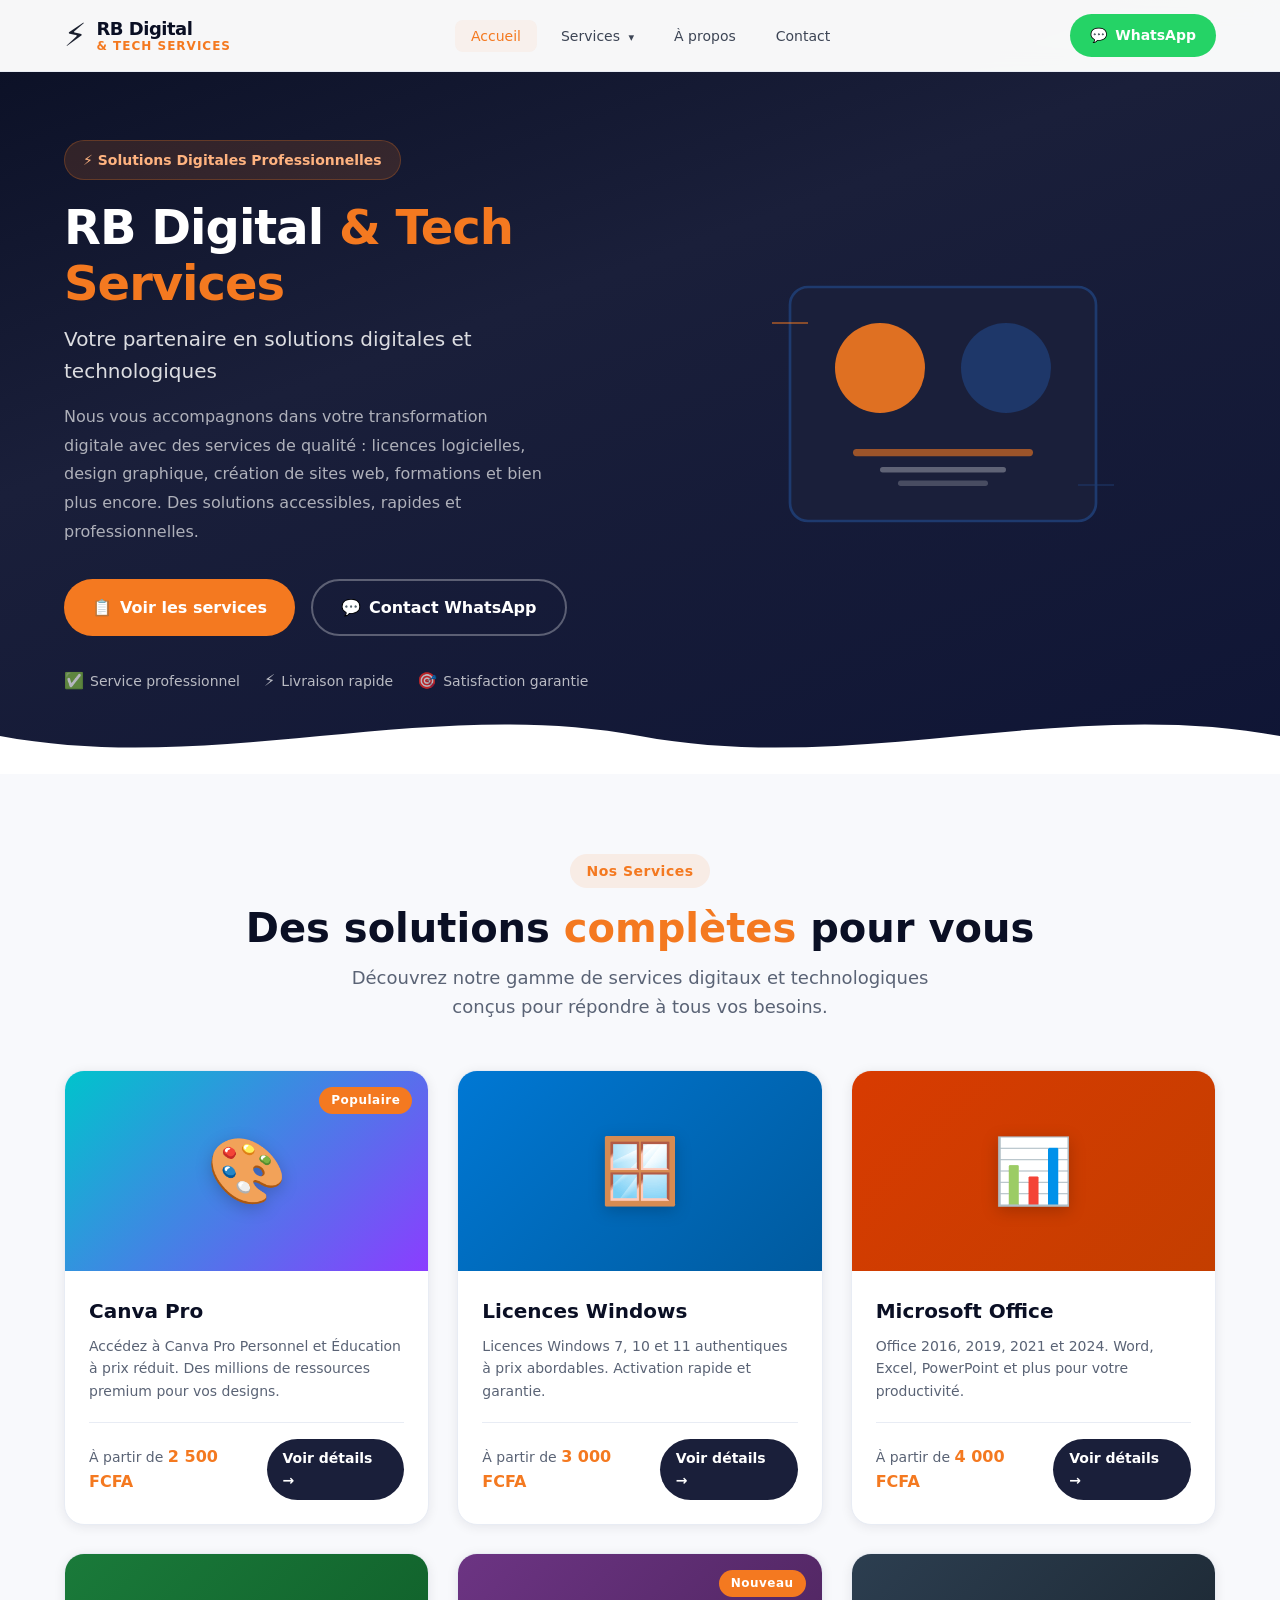
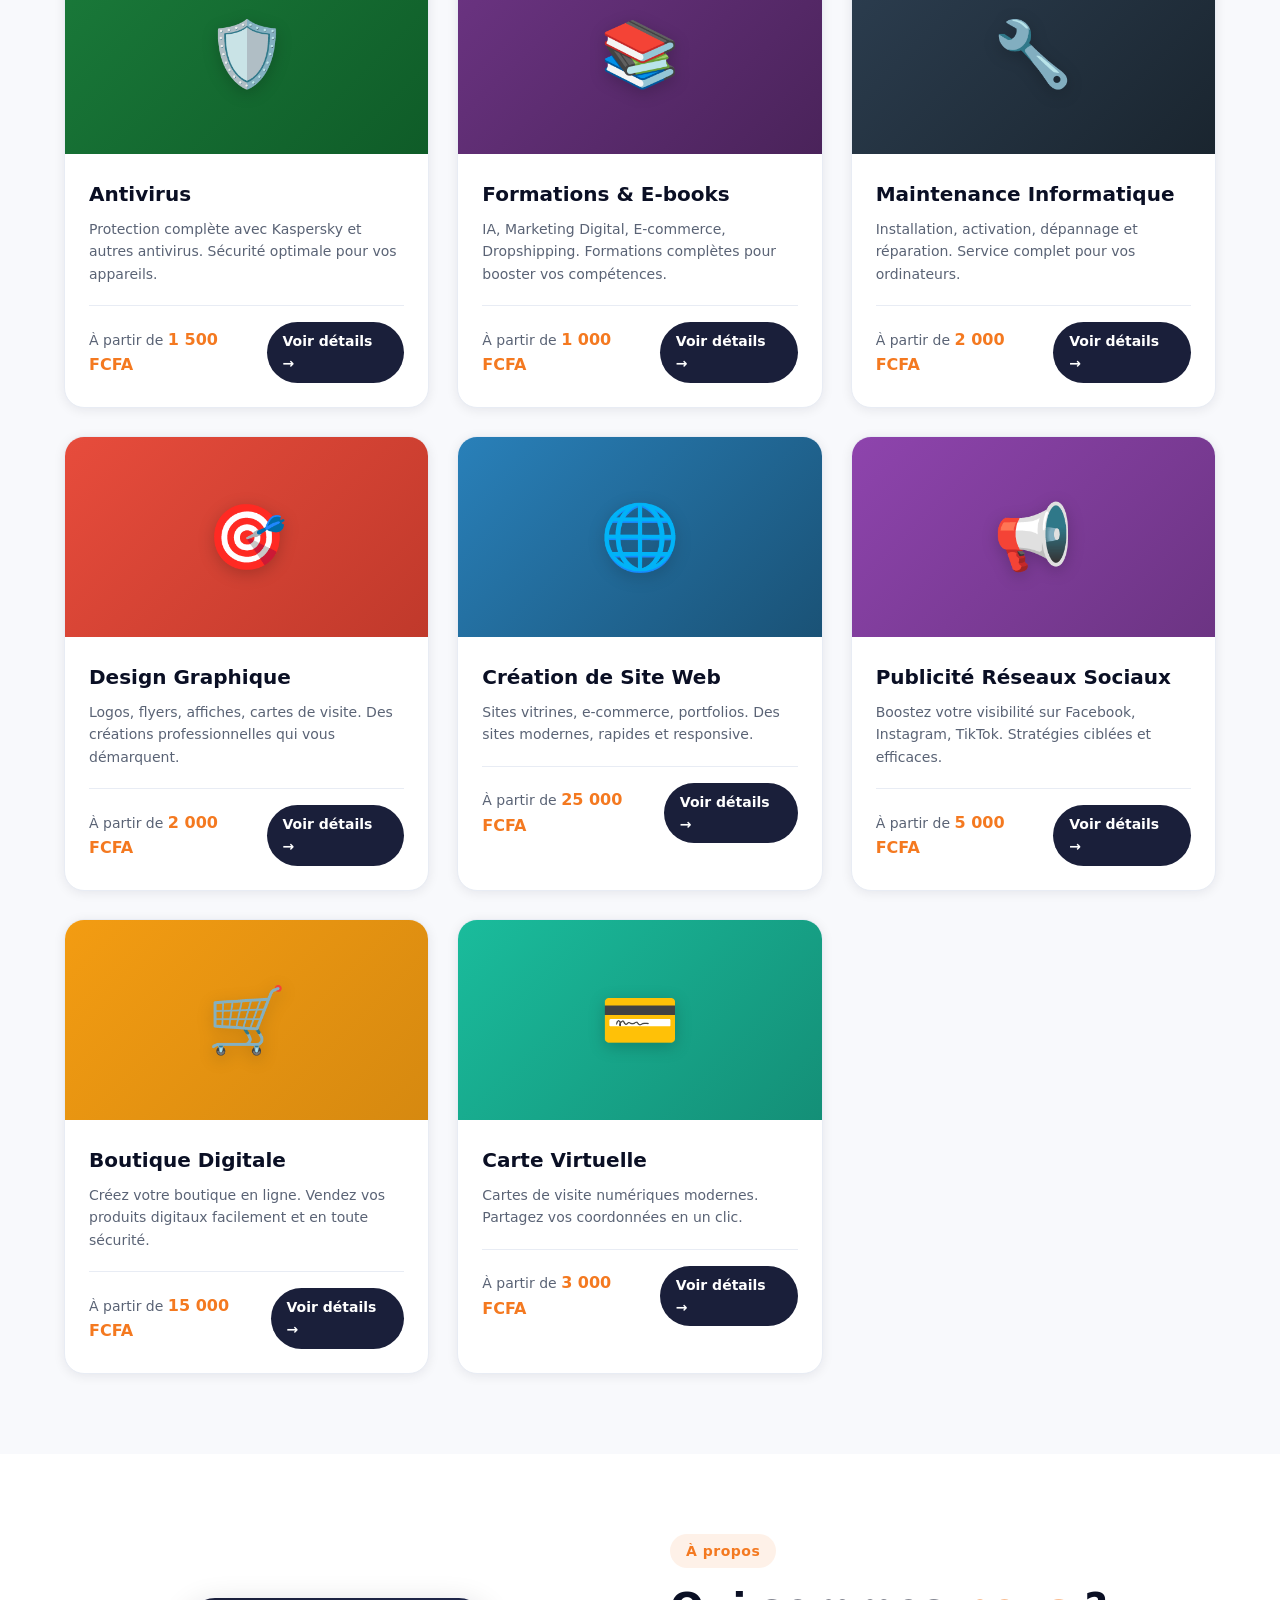
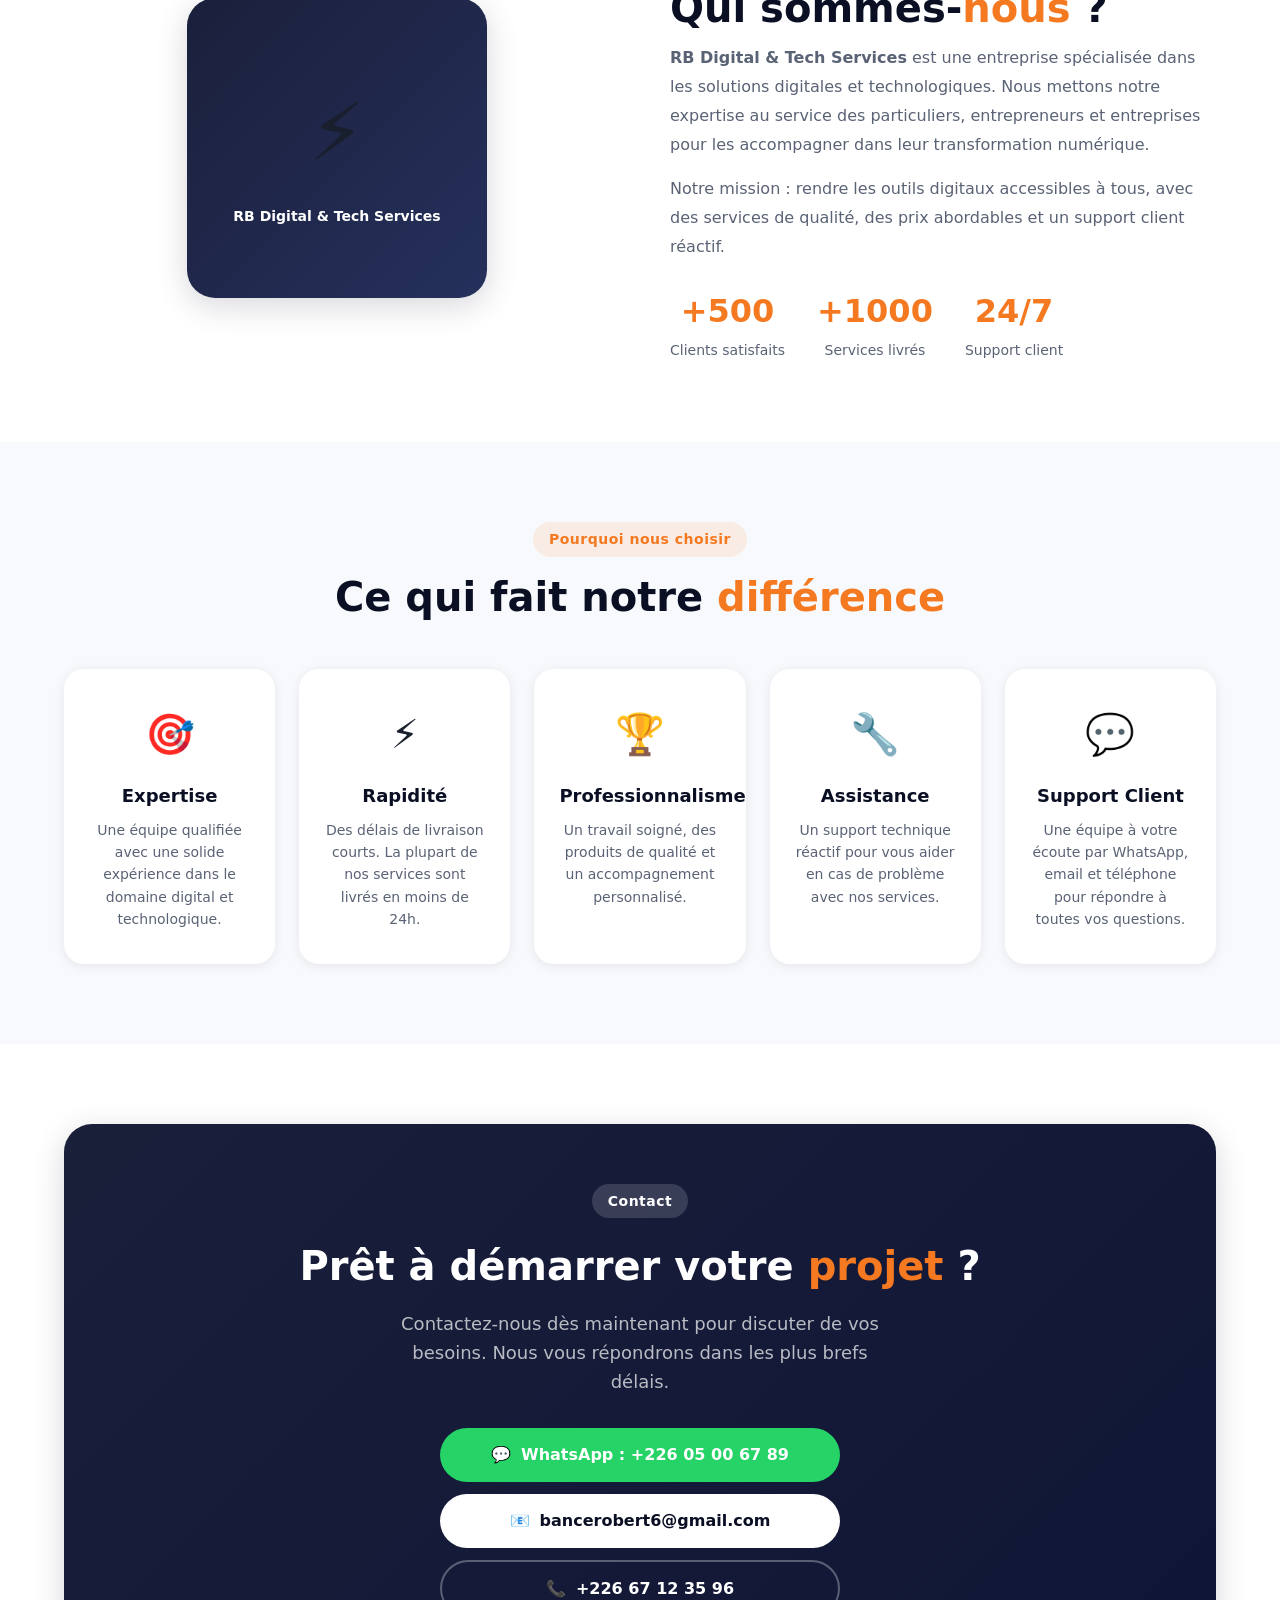
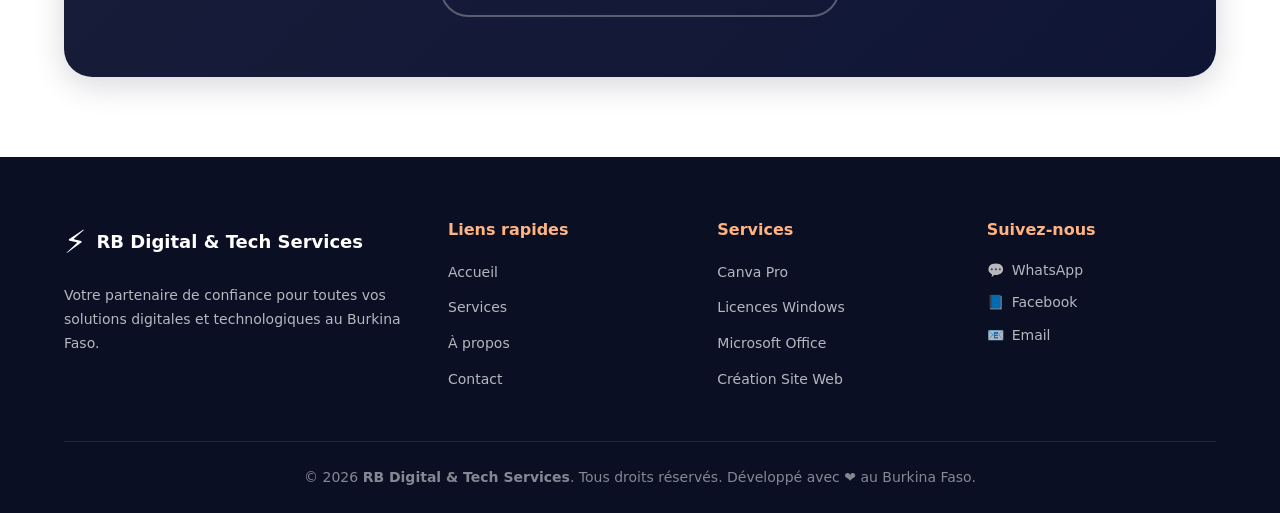
==== index.html @ f1eade80 "nnn" ====
<!DOCTYPE html>
<html lang="fr">
<head>
    <meta charset="UTF-8">
    <meta name="viewport" content="width=device-width, initial-scale=1.0">
    <meta name="description" content="RB Digital & Tech Services - Votre partenaire en solutions digitales et technologiques. Services informatiques, design, création web et plus.">
    <meta name="keywords" content="services digitaux, Canva Pro, licences Windows, Microsoft Office, antivirus, formations, maintenance informatique, design graphique, création site web, Burkina Faso">
    <meta name="author" content="RB Digital & Tech Services">
    <meta name="robots" content="index, follow">
    <link rel="canonical" href="https://rbdigitaltechservices.com/">
    <title>RB Digital & Tech Services | Solutions Digitales & Technologiques</title>
    <!-- Favicon (généré via emoji SVG) -->
    <link rel="icon" type="image/svg+xml" href="data:image/svg+xml,<svg xmlns='http://www.w3.org/2000/svg' viewBox='0 0 100 100'><text y='.9em' font-size='90'>⚡</text></svg>">
    <!-- Styles globaux -->
    <link rel="stylesheet" href="assets/css/global-style.css">
    <!-- Styles page d'accueil -->
    <link rel="stylesheet" href="assets/css/homepage-style.css">
</head>
<body>

    <!-- ==================== HEADER / NAVIGATION PRINCIPALE ==================== -->
    <header class="main-navigation-header" id="main-header">
        <div class="header-container">
            <!-- Logo -->
            <a href="index.html" class="header-logo-link" aria-label="Accueil RB Digital & Tech Services">
                <div class="header-logo-wrapper">
                    <span class="header-logo-icon">⚡</span>
                    <div class="header-logo-text">
                        <span class="header-logo-name">RB Digital</span>
                        <span class="header-logo-subtitle">& Tech Services</span>
                    </div>
                </div>
            </a>

            <!-- Menu desktop -->
            <nav class="header-desktop-nav" aria-label="Navigation principale">
                <ul class="header-nav-list">
                    <li><a href="index.html" class="nav-link active-link">Accueil</a></li>
                    <li class="nav-dropdown">
                        <a href="#services-section" class="nav-link">Services <span class="dropdown-arrow">▾</span></a>
                        <ul class="dropdown-menu">
                            <li><a href="services/canva-pro.html">Canva Pro</a></li>
                            <li><a href="services/windows-licence.html">Licences Windows</a></li>
                            <li><a href="services/office-licence.html">Microsoft Office</a></li>
                            <li><a href="services/antivirus.html">Antivirus</a></li>
                            <li><a href="services/formations-ebook.html">Formations & E-books</a></li>
                            <li><a href="services/maintenance-informatique.html">Maintenance Info</a></li>
                            <li><a href="services/design-graphique.html">Design Graphique</a></li>
                            <li><a href="services/creation-site-web.html">Création Site Web</a></li>
                            <li><a href="services/publicite-reseaux.html">Publicité Réseaux</a></li>
                            <li><a href="services/boutique-digitale.html">Boutique Digitale</a></li>
                            <li><a href="services/carte-virtuelle.html">Carte Virtuelle</a></li>
                        </ul>
                    </li>
                    <li><a href="#about-section" class="nav-link">À propos</a></li>
                    <li><a href="#contact-section" class="nav-link">Contact</a></li>
                </ul>
            </nav>

            <!-- Bouton WhatsApp header -->
            <a href="https://wa.me/22605006789?text=Bonjour%20RB%20Digital%20%26%20Tech%20Services%2C%20je%20souhaite%20avoir%20plus%20d'informations%20sur%20vos%20services." 
               class="whatsapp-header-button" target="_blank" rel="noopener noreferrer" aria-label="Contact WhatsApp">
                <span class="whatsapp-icon">💬</span>
                <span class="whatsapp-text">WhatsApp</span>
            </a>

            <!-- Bouton hamburger mobile -->
            <button class="mobile-menu-toggle" id="mobile-menu-toggle" aria-label="Menu mobile" aria-expanded="false">
                <span class="hamburger-line"></span>
                <span class="hamburger-line"></span>
                <span class="hamburger-line"></span>
            </button>
        </div>

        <!-- Menu mobile (caché par défaut) -->
        <div class="mobile-menu-overlay" id="mobile-menu-overlay">
            <div class="mobile-menu-panel">
                <button class="mobile-menu-close" id="mobile-menu-close" aria-label="Fermer le menu">✕</button>
                <nav class="mobile-nav">
                    <ul class="mobile-nav-list">
                        <li><a href="index.html" class="mobile-nav-link">🏠 Accueil</a></li>
                        <li><a href="services/canva-pro.html" class="mobile-nav-link">🎨 Canva Pro</a></li>
                        <li><a href="services/windows-licence.html" class="mobile-nav-link">🪟 Licences Windows</a></li>
                        <li><a href="services/office-licence.html" class="mobile-nav-link">📊 Microsoft Office</a></li>
                        <li><a href="services/antivirus.html" class="mobile-nav-link">🛡️ Antivirus</a></li>
                        <li><a href="services/formations-ebook.html" class="mobile-nav-link">📚 Formations & E-books</a></li>
                        <li><a href="services/maintenance-informatique.html" class="mobile-nav-link">🔧 Maintenance Info</a></li>
                        <li><a href="services/design-graphique.html" class="mobile-nav-link">🎯 Design Graphique</a></li>
                        <li><a href="services/creation-site-web.html" class="mobile-nav-link">🌐 Création Site Web</a></li>
                        <li><a href="services/publicite-reseaux.html" class="mobile-nav-link">📢 Publicité Réseaux</a></li>
                        <li><a href="services/boutique-digitale.html" class="mobile-nav-link">🛒 Boutique Digitale</a></li>
                        <li><a href="services/carte-virtuelle.html" class="mobile-nav-link">💳 Carte Virtuelle</a></li>
                    </ul>
                </nav>
                <a href="https://wa.me/22605006789?text=Bonjour%20RB%20Digital%20%26%20Tech%20Services" 
                   class="mobile-whatsapp-button" target="_blank" rel="noopener noreferrer">
                    💬 Contact WhatsApp
                </a>
            </div>
        </div>
    </header>

    <!-- ==================== MAIN ==================== -->
    <main>

        <!-- ===== SECTION HERO ===== -->
        <section class="main-hero-section" id="hero-section">
            <div class="hero-container">
                <div class="hero-content">
                    <span class="hero-badge">⚡ Solutions Digitales Professionnelles</span>
                    <h1 class="hero-main-title">
                        RB Digital <span class="hero-highlight">& Tech Services</span>
                    </h1>
                    <p class="hero-slogan">Votre partenaire en solutions digitales et technologiques</p>
                    <p class="hero-description">
                        Nous vous accompagnons dans votre transformation digitale avec des services 
                        de qualité : licences logicielles, design graphique, création de sites web, 
                        formations et bien plus encore. Des solutions accessibles, rapides et professionnelles.
                    </p>
                    <div class="hero-buttons-group">
                        <a href="#services-section" class="hero-primary-button">
                            <span>📋</span> Voir les services
                        </a>
                        <a href="https://wa.me/22605006789?text=Bonjour%20RB%20Digital%20%26%20Tech%20Services%2C%20je%20suis%20int%C3%A9ress%C3%A9%20par%20vos%20services." 
                           class="hero-whatsapp-button" target="_blank" rel="noopener noreferrer">
                            <span>💬</span> Contact WhatsApp
                        </a>
                    </div>
                    <!-- Indicateurs de confiance -->
                    <div class="hero-trust-indicators">
                        <div class="trust-item">
                            <span class="trust-icon">✅</span>
                            <span>Service professionnel</span>
                        </div>
                        <div class="trust-item">
                            <span class="trust-icon">⚡</span>
                            <span>Livraison rapide</span>
                        </div>
                        <div class="trust-item">
                            <span class="trust-icon">🎯</span>
                            <span>Satisfaction garantie</span>
                        </div>
                    </div>
                </div>
                <div class="hero-image-wrapper">
                    <div class="hero-image-container">
                        <!-- Image d'illustration professionnelle (SVG intégré) -->
                        <svg class="hero-illustration" viewBox="0 0 500 400" xmlns="http://www.w3.org/2000/svg">
                            <rect x="80" y="60" width="340" height="260" rx="20" fill="#1a1f3a" stroke="#1e3a6e" stroke-width="3"/>
                            <circle cx="180" cy="150" r="50" fill="#f47920" opacity="0.9"/>
                            <circle cx="320" cy="150" r="50" fill="#1e3a6e" opacity="0.9"/>
                            <rect x="150" y="240" width="200" height="8" rx="4" fill="#f47920" opacity="0.6"/>
                            <rect x="180" y="260" width="140" height="6" rx="3" fill="#ffffff" opacity="0.3"/>
                            <rect x="200" y="275" width="100" height="6" rx="3" fill="#ffffff" opacity="0.2"/>
                            <!-- Décor tech -->
                            <line x1="60" y1="100" x2="100" y2="100" stroke="#f47920" stroke-width="2" opacity="0.5"/>
                            <line x1="400" y1="280" x2="440" y2="280" stroke="#1e3a6e" stroke-width="2" opacity="0.5"/>
                        </svg>
                    </div>
                </div>
            </div>
            <!-- Vague décorative -->
            <div class="hero-wave-divider">
                <svg viewBox="0 0 1440 100" preserveAspectRatio="none" xmlns="http://www.w3.org/2000/svg">
                    <path d="M0,50 C240,100 480,0 720,50 C960,100 1200,0 1440,50 L1440,100 L0,100 Z" fill="#ffffff"/>
                </svg>
            </div>
        </section>

        <!-- ===== SECTION SERVICES ===== -->
        <section class="services-section" id="services-section">
            <div class="section-container">
                <div class="section-header">
                    <span class="section-badge">Nos Services</span>
                    <h2 class="section-title">Des solutions <span class="highlight-text">complètes</span> pour vous</h2>
                    <p class="section-subtitle">Découvrez notre gamme de services digitaux et technologiques conçus pour répondre à tous vos besoins.</p>
                </div>

                <div class="services-grid">
                    <!-- Carte 1 : Canva Pro -->
                    <article class="service-product-card">
                        <div class="service-card-image-wrapper">
                            <div class="service-card-image" style="background: linear-gradient(135deg, #00C4CC, #8B3DFF);">
                                <span class="service-card-emoji">🎨</span>
                            </div>
                            <span class="service-card-badge">Populaire</span>
                        </div>
                        <div class="service-card-content">
                            <h3 class="service-card-title">Canva Pro</h3>
                            <p class="service-card-description">Accédez à Canva Pro Personnel et Éducation à prix réduit. Des millions de ressources premium pour vos designs.</p>
                            <div class="service-card-footer">
                                <span class="service-price-tag">À partir de <strong>2 500 FCFA</strong></span>
                                <a href="services/canva-pro.html" class="service-detail-button">Voir détails →</a>
                            </div>
                        </div>
                    </article>

                    <!-- Carte 2 : Licences Windows -->
                    <article class="service-product-card">
                        <div class="service-card-image-wrapper">
                            <div class="service-card-image" style="background: linear-gradient(135deg, #0078D4, #005A9E);">
                                <span class="service-card-emoji">🪟</span>
                            </div>
                        </div>
                        <div class="service-card-content">
                            <h3 class="service-card-title">Licences Windows</h3>
                            <p class="service-card-description">Licences Windows 7, 10 et 11 authentiques à prix abordables. Activation rapide et garantie.</p>
                            <div class="service-card-footer">
                                <span class="service-price-tag">À partir de <strong>3 000 FCFA</strong></span>
                                <a href="services/windows-licence.html" class="service-detail-button">Voir détails →</a>
                            </div>
                        </div>
                    </article>

                    <!-- Carte 3 : Microsoft Office -->
                    <article class="service-product-card">
                        <div class="service-card-image-wrapper">
                            <div class="service-card-image" style="background: linear-gradient(135deg, #D83B01, #C43E00);">
                                <span class="service-card-emoji">📊</span>
                            </div>
                        </div>
                        <div class="service-card-content">
                            <h3 class="service-card-title">Microsoft Office</h3>
                            <p class="service-card-description">Office 2016, 2019, 2021 et 2024. Word, Excel, PowerPoint et plus pour votre productivité.</p>
                            <div class="service-card-footer">
                                <span class="service-price-tag">À partir de <strong>4 000 FCFA</strong></span>
                                <a href="services/office-licence.html" class="service-detail-button">Voir détails →</a>
                            </div>
                        </div>
                    </article>

                    <!-- Carte 4 : Antivirus -->
                    <article class="service-product-card">
                        <div class="service-card-image-wrapper">
                            <div class="service-card-image" style="background: linear-gradient(135deg, #1A7A3A, #0F5C28);">
                                <span class="service-card-emoji">🛡️</span>
                            </div>
                        </div>
                        <div class="service-card-content">
                            <h3 class="service-card-title">Antivirus</h3>
                            <p class="service-card-description">Protection complète avec Kaspersky et autres antivirus. Sécurité optimale pour vos appareils.</p>
                            <div class="service-card-footer">
                                <span class="service-price-tag">À partir de <strong>1 500 FCFA</strong></span>
                                <a href="services/antivirus.html" class="service-detail-button">Voir détails →</a>
                            </div>
                        </div>
                    </article>

                    <!-- Carte 5 : Formations & E-books -->
                    <article class="service-product-card">
                        <div class="service-card-image-wrapper">
                            <div class="service-card-image" style="background: linear-gradient(135deg, #6C3483, #4A235A);">
                                <span class="service-card-emoji">📚</span>
                            </div>
                            <span class="service-card-badge">Nouveau</span>
                        </div>
                        <div class="service-card-content">
                            <h3 class="service-card-title">Formations & E-books</h3>
                            <p class="service-card-description">IA, Marketing Digital, E-commerce, Dropshipping. Formations complètes pour booster vos compétences.</p>
                            <div class="service-card-footer">
                                <span class="service-price-tag">À partir de <strong>1 000 FCFA</strong></span>
                                <a href="services/formations-ebook.html" class="service-detail-button">Voir détails →</a>
                            </div>
                        </div>
                    </article>

                    <!-- Carte 6 : Maintenance informatique -->
                    <article class="service-product-card">
                        <div class="service-card-image-wrapper">
                            <div class="service-card-image" style="background: linear-gradient(135deg, #2C3E50, #1A252F);">
                                <span class="service-card-emoji">🔧</span>
                            </div>
                        </div>
                        <div class="service-card-content">
                            <h3 class="service-card-title">Maintenance Informatique</h3>
                            <p class="service-card-description">Installation, activation, dépannage et réparation. Service complet pour vos ordinateurs.</p>
                            <div class="service-card-footer">
                                <span class="service-price-tag">À partir de <strong>2 000 FCFA</strong></span>
                                <a href="services/maintenance-informatique.html" class="service-detail-button">Voir détails →</a>
                            </div>
                        </div>
                    </article>

                    <!-- Carte 7 : Design Graphique -->
                    <article class="service-product-card">
                        <div class="service-card-image-wrapper">
                            <div class="service-card-image" style="background: linear-gradient(135deg, #E74C3C, #C0392B);">
                                <span class="service-card-emoji">🎯</span>
                            </div>
                        </div>
                        <div class="service-card-content">
                            <h3 class="service-card-title">Design Graphique</h3>
                            <p class="service-card-description">Logos, flyers, affiches, cartes de visite. Des créations professionnelles qui vous démarquent.</p>
                            <div class="service-card-footer">
                                <span class="service-price-tag">À partir de <strong>2 000 FCFA</strong></span>
                                <a href="services/design-graphique.html" class="service-detail-button">Voir détails →</a>
                            </div>
                        </div>
                    </article>

                    <!-- Carte 8 : Création Site Web -->
                    <article class="service-product-card">
                        <div class="service-card-image-wrapper">
                            <div class="service-card-image" style="background: linear-gradient(135deg, #2980B9, #1A5276);">
                                <span class="service-card-emoji">🌐</span>
                            </div>
                        </div>
                        <div class="service-card-content">
                            <h3 class="service-card-title">Création de Site Web</h3>
                            <p class="service-card-description">Sites vitrines, e-commerce, portfolios. Des sites modernes, rapides et responsive.</p>
                            <div class="service-card-footer">
                                <span class="service-price-tag">À partir de <strong>25 000 FCFA</strong></span>
                                <a href="services/creation-site-web.html" class="service-detail-button">Voir détails →</a>
                            </div>
                        </div>
                    </article>

                    <!-- Carte 9 : Publicité Réseaux -->
                    <article class="service-product-card">
                        <div class="service-card-image-wrapper">
                            <div class="service-card-image" style="background: linear-gradient(135deg, #8E44AD, #6C3483);">
                                <span class="service-card-emoji">📢</span>
                            </div>
                        </div>
                        <div class="service-card-content">
                            <h3 class="service-card-title">Publicité Réseaux Sociaux</h3>
                            <p class="service-card-description">Boostez votre visibilité sur Facebook, Instagram, TikTok. Stratégies ciblées et efficaces.</p>
                            <div class="service-card-footer">
                                <span class="service-price-tag">À partir de <strong>5 000 FCFA</strong></span>
                                <a href="services/publicite-reseaux.html" class="service-detail-button">Voir détails →</a>
                            </div>
                        </div>
                    </article>

                    <!-- Carte 10 : Boutique Digitale -->
                    <article class="service-product-card">
                        <div class="service-card-image-wrapper">
                            <div class="service-card-image" style="background: linear-gradient(135deg, #F39C12, #D68910);">
                                <span class="service-card-emoji">🛒</span>
                            </div>
                        </div>
                        <div class="service-card-content">
                            <h3 class="service-card-title">Boutique Digitale</h3>
                            <p class="service-card-description">Créez votre boutique en ligne. Vendez vos produits digitaux facilement et en toute sécurité.</p>
                            <div class="service-card-footer">
                                <span class="service-price-tag">À partir de <strong>15 000 FCFA</strong></span>
                                <a href="services/boutique-digitale.html" class="service-detail-button">Voir détails →</a>
                            </div>
                        </div>
                    </article>

                    <!-- Carte 11 : Carte Virtuelle -->
                    <article class="service-product-card">
                        <div class="service-card-image-wrapper">
                            <div class="service-card-image" style="background: linear-gradient(135deg, #1ABC9C, #148F77);">
                                <span class="service-card-emoji">💳</span>
                            </div>
                        </div>
                        <div class="service-card-content">
                            <h3 class="service-card-title">Carte Virtuelle</h3>
                            <p class="service-card-description">Cartes de visite numériques modernes. Partagez vos coordonnées en un clic.</p>
                            <div class="service-card-footer">
                                <span class="service-price-tag">À partir de <strong>3 000 FCFA</strong></span>
                                <a href="services/carte-virtuelle.html" class="service-detail-button">Voir détails →</a>
                            </div>
                        </div>
                    </article>
                </div>
            </div>
        </section>

        <!-- ===== SECTION À PROPOS ===== -->
        <section class="about-section" id="about-section">
            <div class="section-container">
                <div class="about-grid">
                    <div class="about-image-wrapper">
                        <div class="about-image-placeholder">
                            <span class="about-large-emoji">⚡</span>
                            <span class="about-image-label">RB Digital & Tech Services</span>
                        </div>
                    </div>
                    <div class="about-content">
                        <span class="section-badge">À propos</span>
                        <h2 class="section-title">Qui sommes-<span class="highlight-text">nous</span> ?</h2>
                        <p class="about-text">
                            <strong>RB Digital & Tech Services</strong> est une entreprise spécialisée dans les solutions 
                            digitales et technologiques. Nous mettons notre expertise au service des particuliers, 
                            entrepreneurs et entreprises pour les accompagner dans leur transformation numérique.
                        </p>
                        <p class="about-text">
                            Notre mission : rendre les outils digitaux accessibles à tous, avec des services 
                            de qualité, des prix abordables et un support client réactif.
                        </p>
                        <div class="about-stats">
                            <div class="about-stat-item">
                                <span class="stat-number">+500</span>
                                <span class="stat-label">Clients satisfaits</span>
                            </div>
                            <div class="about-stat-item">
                                <span class="stat-number">+1000</span>
                                <span class="stat-label">Services livrés</span>
                            </div>
                            <div class="about-stat-item">
                                <span class="stat-number">24/7</span>
                                <span class="stat-label">Support client</span>
                            </div>
                        </div>
                    </div>
                </div>
            </div>
        </section>

        <!-- ===== SECTION POURQUOI NOUS CHOISIR ===== -->
        <section class="why-us-section" id="why-us-section">
            <div class="section-container">
                <div class="section-header">
                    <span class="section-badge">Pourquoi nous choisir</span>
                    <h2 class="section-title">Ce qui fait notre <span class="highlight-text">différence</span></h2>
                </div>
                <div class="why-us-grid">
                    <div class="why-us-card">
                        <span class="why-us-icon">🎯</span>
                        <h3 class="why-us-title">Expertise</h3>
                        <p class="why-us-description">Une équipe qualifiée avec une solide expérience dans le domaine digital et technologique.</p>
                    </div>
                    <div class="why-us-card">
                        <span class="why-us-icon">⚡</span>
                        <h3 class="why-us-title">Rapidité</h3>
                        <p class="why-us-description">Des délais de livraison courts. La plupart de nos services sont livrés en moins de 24h.</p>
                    </div>
                    <div class="why-us-card">
                        <span class="why-us-icon">🏆</span>
                        <h3 class="why-us-title">Professionnalisme</h3>
                        <p class="why-us-description">Un travail soigné, des produits de qualité et un accompagnement personnalisé.</p>
                    </div>
                    <div class="why-us-card">
                        <span class="why-us-icon">🔧</span>
                        <h3 class="why-us-title">Assistance</h3>
                        <p class="why-us-description">Un support technique réactif pour vous aider en cas de problème avec nos services.</p>
                    </div>
                    <div class="why-us-card">
                        <span class="why-us-icon">💬</span>
                        <h3 class="why-us-title">Support Client</h3>
                        <p class="why-us-description">Une équipe à votre écoute par WhatsApp, email et téléphone pour répondre à toutes vos questions.</p>
                    </div>
                </div>
            </div>
        </section>

        <!-- ===== SECTION CONTACT RAPIDE ===== -->
        <section class="quick-contact-section" id="contact-section">
            <div class="section-container">
                <div class="contact-cta-card">
                    <div class="contact-cta-content">
                        <span class="section-badge section-badge-light">Contact</span>
                        <h2 class="contact-cta-title">Prêt à démarrer votre <span class="highlight-text">projet</span> ?</h2>
                        <p class="contact-cta-text">Contactez-nous dès maintenant pour discuter de vos besoins. Nous vous répondrons dans les plus brefs délais.</p>
                        <div class="contact-cta-buttons">
                            <a href="https://wa.me/22605006789?text=Bonjour%20RB%20Digital%20%26%20Tech%20Services%2C%20je%20souhaite%20discuter%20d'un%20projet." 
                               class="contact-whatsapp-button" target="_blank" rel="noopener noreferrer">
                                <span>💬</span> WhatsApp : +226 05 00 67 89
                            </a>
                            <a href="mailto:bancerobert6@gmail.com" class="contact-email-button">
                                <span>📧</span> bancerobert6@gmail.com
                            </a>
                            <a href="tel:+22667123596" class="contact-phone-button">
                                <span>📞</span> +226 67 12 35 96
                            </a>
                        </div>
                    </div>
                </div>
            </div>
        </section>

    </main>

    <!-- ==================== FOOTER ==================== -->
    <footer class="main-footer">
        <div class="footer-container">
            <div class="footer-grid">
                <!-- Colonne 1 : Entreprise -->
                <div class="footer-column">
                    <div class="footer-logo-wrapper">
                        <span class="footer-logo-icon">⚡</span>
                        <span class="footer-logo-name">RB Digital & Tech Services</span>
                    </div>
                    <p class="footer-description">
                        Votre partenaire de confiance pour toutes vos solutions digitales et technologiques au Burkina Faso.
                    </p>
                </div>

                <!-- Colonne 2 : Liens rapides -->
                <div class="footer-column">
                    <h3 class="footer-column-title">Liens rapides</h3>
                    <ul class="footer-links-list">
                        <li><a href="index.html">Accueil</a></li>
                        <li><a href="#services-section">Services</a></li>
                        <li><a href="#about-section">À propos</a></li>
                        <li><a href="#contact-section">Contact</a></li>
                    </ul>
                </div>

                <!-- Colonne 3 : Services -->
                <div class="footer-column">
                    <h3 class="footer-column-title">Services</h3>
                    <ul class="footer-links-list">
                        <li><a href="services/canva-pro.html">Canva Pro</a></li>
                        <li><a href="services/windows-licence.html">Licences Windows</a></li>
                        <li><a href="services/office-licence.html">Microsoft Office</a></li>
                        <li><a href="services/creation-site-web.html">Création Site Web</a></li>
                    </ul>
                </div>

                <!-- Colonne 4 : Réseaux sociaux -->
                <div class="footer-column">
                    <h3 class="footer-column-title">Suivez-nous</h3>
                    <div class="footer-social-media-links">
                        <a href="https://wa.me/22605006789" class="social-link" target="_blank" rel="noopener noreferrer" aria-label="WhatsApp">
                            <span>💬</span> WhatsApp
                        </a>
                        <a href="https://facebook.com/" class="social-link" target="_blank" rel="noopener noreferrer" aria-label="Facebook">
                            <span>📘</span> Facebook
                        </a>
                        <a href="mailto:bancerobert6@gmail.com" class="social-link" aria-label="Email">
                            <span>📧</span> Email
                        </a>
                    </div>
                </div>
            </div>

            <!-- Barre copyright -->
            <div class="footer-copyright">
                <p>&copy; 2026 <strong>RB Digital & Tech Services</strong>. Tous droits réservés. Développé avec ❤️ au Burkina Faso.</p>
            </div>
        </div>
    </footer>

    <!-- ==================== SCRIPTS ==================== -->
    <script src="assets/js/main-navigation.js"></script>
    <script src="assets/js/whatsapp-buttons.js"></script>
    <script src="assets/js/animations-effects.js"></script>
</body>
</html>
---- assets/css/global-style.css ----
/* ============================================================
   GLOBAL-STYLE.CSS
   Styles globaux pour tout le site RB Digital & Tech Services
   Palette : Bleu foncé (#0A0F24 / #1A1F3A), Blanc (#FFFFFF),
            Orange (#F47920)
   ============================================================ */

/* ----- VARIABLES CSS CENTRALISÉES ----- */
:root {
    /* Palette principale */
    --color-primary: #1A1F3A;
    --color-primary-dark: #0A0F24;
    --color-primary-light: #25305C;
    --color-accent: #F47920;
    --color-accent-hover: #E06810;
    --color-accent-light: #FFB380;
    --color-white: #FFFFFF;
    --color-off-white: #F8F9FC;
    --color-light-gray: #E8ECF4;
    --color-medium-gray: #8B95A5;
    --color-dark-gray: #3D4555;
    --color-text: #1A1F2E;
    --color-text-light: #5A6375;

    /* Ombres */
    --shadow-small: 0 2px 8px rgba(10, 15, 36, 0.08);
    --shadow-medium: 0 4px 16px rgba(10, 15, 36, 0.12);
    --shadow-large: 0 8px 32px rgba(10, 15, 36, 0.16);
    --shadow-card: 0 2px 12px rgba(10, 15, 36, 0.08);
    --shadow-card-hover: 0 8px 28px rgba(10, 15, 36, 0.15);

    /* Bordures */
    --border-radius-sm: 8px;
    --border-radius-md: 12px;
    --border-radius-lg: 20px;
    --border-radius-xl: 28px;

    /* Transitions */
    --transition-fast: 0.2s ease;
    --transition-normal: 0.3s ease;
    --transition-slow: 0.5s ease;

    /* Typographie */
    --font-primary: 'Segoe UI', system-ui, -apple-system, sans-serif;
    --font-size-xs: 0.75rem;
    --font-size-sm: 0.875rem;
    --font-size-base: 1rem;
    --font-size-lg: 1.125rem;
    --font-size-xl: 1.25rem;
    --font-size-2xl: 1.5rem;
    --font-size-3xl: 2rem;
    --font-size-4xl: 2.5rem;
    --font-size-5xl: 3rem;

    /* Layout */
    --max-width: 1200px;
    --header-height: 72px;
}

/* ----- RESET & BASE ----- */
*,
*::before,
*::after {
    margin: 0;
    padding: 0;
    box-sizing: border-box;
}

html {
    scroll-behavior: smooth;
    font-size: 16px;
    -webkit-text-size-adjust: 100%;
}

body {
    font-family: var(--font-primary);
    color: var(--color-text);
    background-color: var(--color-white);
    line-height: 1.6;
    overflow-x: hidden;
    -webkit-font-smoothing: antialiased;
    -moz-osx-font-smoothing: grayscale;
}

img {
    max-width: 100%;
    height: auto;
    display: block;
}

a {
    text-decoration: none;
    color: inherit;
    transition: color var(--transition-fast);
}

ul,
ol {
    list-style: none;
}

button {
    cursor: pointer;
    border: none;
    background: none;
    font-family: inherit;
    font-size: inherit;
}

/* ----- UTILITAIRES ----- */
.section-container {
    max-width: var(--max-width);
    margin: 0 auto;
    padding: 0 24px;
}

.section-header {
    text-align: center;
    margin-bottom: 48px;
}

.section-badge {
    display: inline-block;
    background-color: rgba(244, 121, 32, 0.1);
    color: var(--color-accent);
    padding: 6px 16px;
    border-radius: 50px;
    font-size: var(--font-size-sm);
    font-weight: 600;
    letter-spacing: 0.5px;
    margin-bottom: 16px;
}

.section-title {
    font-size: var(--font-size-4xl);
    font-weight: 800;
    color: var(--color-primary-dark);
    margin-bottom: 12px;
    line-height: 1.2;
}

.section-subtitle {
    font-size: var(--font-size-lg);
    color: var(--color-text-light);
    max-width: 600px;
    margin: 0 auto;
}

.highlight-text {
    color: var(--color-accent);
    position: relative;
}

/* ----- HEADER / NAVIGATION ----- */
.main-navigation-header {
    position: fixed;
    top: 0;
    left: 0;
    right: 0;
    z-index: 1000;
    background-color: rgba(255, 255, 255, 0.97);
    backdrop-filter: blur(12px);
    -webkit-backdrop-filter: blur(12px);
    border-bottom: 1px solid var(--color-light-gray);
    height: var(--header-height);
    transition: box-shadow var(--transition-normal);
}

.main-navigation-header.header-scrolled {
    box-shadow: var(--shadow-medium);
}

.header-container {
    max-width: var(--max-width);
    margin: 0 auto;
    padding: 0 24px;
    height: 100%;
    display: flex;
    align-items: center;
    justify-content: space-between;
    gap: 24px;
}

/* Logo */
.header-logo-link {
    display: flex;
    align-items: center;
    flex-shrink: 0;
}

.header-logo-wrapper {
    display: flex;
    align-items: center;
    gap: 10px;
}

.header-logo-icon {
    font-size: 2rem;
    line-height: 1;
}

.header-logo-text {
    display: flex;
    flex-direction: column;
    line-height: 1.2;
}

.header-logo-name {
    font-weight: 800;
    font-size: var(--font-size-lg);
    color: var(--color-primary-dark);
    letter-spacing: -0.5px;
}

.header-logo-subtitle {
    font-size: var(--font-size-xs);
    color: var(--color-accent);
    font-weight: 600;
    letter-spacing: 1px;
    text-transform: uppercase;
}

/* Navigation desktop */
.header-desktop-nav {
    display: flex;
}

.header-nav-list {
    display: flex;
    align-items: center;
    gap: 8px;
}

.nav-link {
    padding: 8px 16px;
    border-radius: var(--border-radius-sm);
    font-weight: 500;
    font-size: var(--font-size-sm);
    color: var(--color-dark-gray);
    transition: all var(--transition-fast);
}

.nav-link:hover,
.nav-link.active-link {
    color: var(--color-accent);
    background-color: rgba(244, 121, 32, 0.06);
}

/* Dropdown */
.nav-dropdown {
    position: relative;
}

.dropdown-arrow {
    font-size: 0.7rem;
    margin-left: 4px;
}

.dropdown-menu {
    position: absolute;
    top: 100%;
    left: 0;
    background: var(--color-white);
    border-radius: var(--border-radius-md);
    box-shadow: var(--shadow-large);
    padding: 8px 0;
    min-width: 220px;
    opacity: 0;
    visibility: hidden;
    transform: translateY(-8px);
    transition: all var(--transition-normal);
    z-index: 100;
}

.nav-dropdown:hover .dropdown-menu {
    opacity: 1;
    visibility: visible;
    transform: translateY(0);
}

.dropdown-menu li a {
    display: block;
    padding: 10px 20px;
    font-size: var(--font-size-sm);
    color: var(--color-text);
    transition: all var(--transition-fast);
}

.dropdown-menu li a:hover {
    background-color: var(--color-off-white);
    color: var(--color-accent);
}

/* Bouton WhatsApp header */
.whatsapp-header-button {
    display: flex;
    align-items: center;
    gap: 8px;
    padding: 10px 20px;
    background-color: #25D366;
    color: var(--color-white);
    border-radius: 50px;
    font-weight: 600;
    font-size: var(--font-size-sm);
    transition: all var(--transition-normal);
    white-space: nowrap;
    flex-shrink: 0;
}

.whatsapp-header-button:hover {
    background-color: #1FB855;
    transform: translateY(-2px);
    box-shadow: 0 4px 12px rgba(37, 211, 102, 0.35);
}

/* Menu hamburger mobile */
.mobile-menu-toggle {
    display: none;
    flex-direction: column;
    gap: 6px;
    padding: 8px;
    z-index: 1001;
}

.hamburger-line {
    display: block;
    width: 26px;
    height: 2.5px;
    background-color: var(--color-primary-dark);
    border-radius: 2px;
    transition: all var(--transition-normal);
}

/* Overlay menu mobile */
.mobile-menu-overlay {
    display: none;
    position: fixed;
    top: 0;
    left: 0;
    right: 0;
    bottom: 0;
    background-color: rgba(10, 15, 36, 0.6);
    z-index: 999;
    opacity: 0;
    transition: opacity var(--transition-normal);
}

.mobile-menu-overlay.menu-active {
    display: block;
    opacity: 1;
}

.mobile-menu-panel {
    position: fixed;
    top: 0;
    right: -320px;
    width: 300px;
    max-width: 85vw;
    height: 100vh;
    background: var(--color-white);
    padding: 24px;
    overflow-y: auto;
    transition: right var(--transition-normal);
    z-index: 1000;
    box-shadow: var(--shadow-large);
}

.mobile-menu-overlay.menu-active .mobile-menu-panel {
    right: 0;
}

.mobile-menu-close {
    display: block;
    margin-left: auto;
    font-size: 1.5rem;
    color: var(--color-dark-gray);
    padding: 8px;
}

.mobile-nav-list {
    margin-top: 16px;
}

.mobile-nav-link {
    display: block;
    padding: 14px 8px;
    font-size: var(--font-size-base);
    font-weight: 500;
    color: var(--color-text);
    border-bottom: 1px solid var(--color-light-gray);
    transition: color var(--transition-fast);
}

.mobile-nav-link:hover {
    color: var(--color-accent);
}

.mobile-whatsapp-button {
    display: block;
    margin-top: 24px;
    padding: 14px;
    background-color: #25D366;
    color: var(--color-white);
    text-align: center;
    border-radius: 50px;
    font-weight: 600;
}

/* ----- FOOTER ----- */
.main-footer {
    background-color: var(--color-primary-dark);
    color: var(--color-white);
    padding: 60px 0 0;
}

.footer-container {
    max-width: var(--max-width);
    margin: 0 auto;
    padding: 0 24px;
}

.footer-grid {
    display: grid;
    grid-template-columns: 1.5fr 1fr 1fr 1fr;
    gap: 40px;
    padding-bottom: 40px;
    border-bottom: 1px solid rgba(255, 255, 255, 0.1);
}

.footer-logo-wrapper {
    display: flex;
    align-items: center;
    gap: 10px;
    margin-bottom: 16px;
}

.footer-logo-icon {
    font-size: 2rem;
}

.footer-logo-name {
    font-weight: 700;
    font-size: var(--font-size-lg);
}

.footer-description {
    color: rgba(255, 255, 255, 0.7);
    font-size: var(--font-size-sm);
    line-height: 1.7;
}

.footer-column-title {
    font-size: var(--font-size-base);
    font-weight: 700;
    margin-bottom: 16px;
    color: var(--color-accent-light);
}

.footer-links-list li {
    margin-bottom: 10px;
}

.footer-links-list a {
    color: rgba(255, 255, 255, 0.7);
    font-size: var(--font-size-sm);
    transition: color var(--transition-fast);
}

.footer-links-list a:hover {
    color: var(--color-accent);
}

.footer-social-media-links {
    display: flex;
    flex-direction: column;
    gap: 10px;
}

.social-link {
    display: flex;
    align-items: center;
    gap: 8px;
    color: rgba(255, 255, 255, 0.7);
    font-size: var(--font-size-sm);
    transition: color var(--transition-fast);
}

.social-link:hover {
    color: var(--color-accent);
}

.footer-copyright {
    text-align: center;
    padding: 24px 0;
    font-size: var(--font-size-sm);
    color: rgba(255, 255, 255, 0.5);
}

/* ----- RESPONSIVE GLOBAL ----- */
@media (max-width: 1024px) {
    .footer-grid {
        grid-template-columns: 1fr 1fr;
    }
}

@media (max-width: 768px) {
    :root {
        --header-height: 64px;
        --font-size-4xl: 2rem;
        --font-size-5xl: 2.2rem;
    }

    .header-desktop-nav {
        display: none;
    }

    .whatsapp-header-button .whatsapp-text {
        display: none;
    }

    .whatsapp-header-button {
        padding: 10px 14px;
        border-radius: 50%;
        aspect-ratio: 1;
    }

    .mobile-menu-toggle {
        display: flex;
    }

    .footer-grid {
        grid-template-columns: 1fr;
        gap: 32px;
    }

    .section-container {
        padding: 0 16px;
    }
}

@media (max-width: 480px) {
    :root {
        --font-size-4xl: 1.6rem;
        --font-size-5xl: 1.8rem;
    }
}
---- assets/css/homepage-style.css ----
/* ============================================================
   HOMEPAGE-STYLE.CSS
   Styles spécifiques à la page d'accueil
   ============================================================ */

/* ----- HERO SECTION ----- */
.main-hero-section {
    position: relative;
    background: linear-gradient(160deg, #0A0F24 0%, #1A1F3A 40%, #0F1535 100%);
    color: var(--color-white);
    padding: 140px 0 80px;
    overflow: hidden;
}

.hero-container {
    max-width: var(--max-width);
    margin: 0 auto;
    padding: 0 24px;
    display: grid;
    grid-template-columns: 1fr 1fr;
    gap: 60px;
    align-items: center;
}

.hero-content {
    animation: fadeInUp 0.8s ease forwards;
}

.hero-badge {
    display: inline-block;
    background: rgba(244, 121, 32, 0.15);
    color: var(--color-accent-light);
    padding: 8px 18px;
    border-radius: 50px;
    font-size: var(--font-size-sm);
    font-weight: 600;
    margin-bottom: 20px;
    border: 1px solid rgba(244, 121, 32, 0.25);
}

.hero-main-title {
    font-size: var(--font-size-5xl);
    font-weight: 900;
    line-height: 1.15;
    margin-bottom: 12px;
    letter-spacing: -1px;
}

.hero-highlight {
    color: var(--color-accent);
}

.hero-slogan {
    font-size: var(--font-size-xl);
    color: rgba(255, 255, 255, 0.85);
    font-weight: 500;
    margin-bottom: 16px;
}

.hero-description {
    font-size: var(--font-size-base);
    color: rgba(255, 255, 255, 0.65);
    line-height: 1.8;
    margin-bottom: 32px;
    max-width: 480px;
}

.hero-buttons-group {
    display: flex;
    gap: 16px;
    flex-wrap: wrap;
    margin-bottom: 32px;
}

.hero-primary-button,
.hero-whatsapp-button {
    display: inline-flex;
    align-items: center;
    gap: 8px;
    padding: 14px 28px;
    border-radius: 50px;
    font-weight: 600;
    font-size: var(--font-size-base);
    transition: all var(--transition-normal);
}

.hero-primary-button {
    background: var(--color-accent);
    color: var(--color-white);
}

.hero-primary-button:hover {
    background: var(--color-accent-hover);
    transform: translateY(-3px);
    box-shadow: 0 8px 24px rgba(244, 121, 32, 0.4);
}

.hero-whatsapp-button {
    background: transparent;
    color: var(--color-white);
    border: 2px solid rgba(255, 255, 255, 0.3);
}

.hero-whatsapp-button:hover {
    border-color: #25D366;
    background: rgba(37, 211, 102, 0.1);
    transform: translateY(-3px);
}

/* Indicateurs de confiance */
.hero-trust-indicators {
    display: flex;
    gap: 24px;
    flex-wrap: wrap;
}

.trust-item {
    display: flex;
    align-items: center;
    gap: 6px;
    font-size: var(--font-size-sm);
    color: rgba(255, 255, 255, 0.7);
}

.trust-icon {
    font-size: 1rem;
}

/* Image hero */
.hero-image-wrapper {
    display: flex;
    justify-content: center;
    align-items: center;
    animation: fadeInRight 0.8s ease forwards;
}

.hero-image-container {
    width: 100%;
    max-width: 450px;
}

.hero-illustration {
    width: 100%;
    height: auto;
}

/* Vague décorative */
.hero-wave-divider {
    position: absolute;
    bottom: -2px;
    left: 0;
    right: 0;
    line-height: 0;
}

.hero-wave-divider svg {
    width: 100%;
    height: 80px;
}

/* ----- SERVICES SECTION ----- */
.services-section {
    padding: 80px 0;
    background-color: var(--color-off-white);
}

.services-grid {
    display: grid;
    grid-template-columns: repeat(auto-fill, minmax(320px, 1fr));
    gap: 28px;
}

/* Cartes de service */
.service-product-card {
    background: var(--color-white);
    border-radius: var(--border-radius-lg);
    overflow: hidden;
    box-shadow: var(--shadow-card);
    transition: all var(--transition-normal);
    border: 1px solid var(--color-light-gray);
}

.service-product-card:hover {
    transform: translateY(-6px);
    box-shadow: var(--shadow-card-hover);
    border-color: transparent;
}

.service-card-image-wrapper {
    position: relative;
    height: 200px;
    overflow: hidden;
}

.service-card-image {
    width: 100%;
    height: 100%;
    display: flex;
    align-items: center;
    justify-content: center;
    transition: transform var(--transition-slow);
}

.service-product-card:hover .service-card-image {
    transform: scale(1.05);
}

.service-card-emoji {
    font-size: 4rem;
    filter: drop-shadow(0 4px 8px rgba(0, 0, 0, 0.2));
}

.service-card-badge {
    position: absolute;
    top: 16px;
    right: 16px;
    background: var(--color-accent);
    color: var(--color-white);
    padding: 4px 12px;
    border-radius: 50px;
    font-size: var(--font-size-xs);
    font-weight: 700;
    letter-spacing: 0.5px;
}

.service-card-content {
    padding: 24px;
}

.service-card-title {
    font-size: var(--font-size-xl);
    font-weight: 700;
    color: var(--color-primary-dark);
    margin-bottom: 8px;
}

.service-card-description {
    font-size: var(--font-size-sm);
    color: var(--color-text-light);
    line-height: 1.6;
    margin-bottom: 20px;
}

.service-card-footer {
    display: flex;
    align-items: center;
    justify-content: space-between;
    padding-top: 16px;
    border-top: 1px solid var(--color-light-gray);
}

.service-price-tag {
    font-size: var(--font-size-sm);
    color: var(--color-text-light);
}

.service-price-tag strong {
    color: var(--color-accent);
    font-size: var(--font-size-base);
}

.service-detail-button {
    padding: 8px 16px;
    background: var(--color-primary);
    color: var(--color-white);
    border-radius: 50px;
    font-size: var(--font-size-sm);
    font-weight: 600;
    transition: all var(--transition-fast);
}

.service-detail-button:hover {
    background: var(--color-accent);
}

/* ----- ABOUT SECTION ----- */
.about-section {
    padding: 80px 0;
    background: var(--color-white);
}

.about-grid {
    display: grid;
    grid-template-columns: 1fr 1fr;
    gap: 60px;
    align-items: center;
}

.about-image-wrapper {
    display: flex;
    justify-content: center;
}

.about-image-placeholder {
    width: 300px;
    height: 300px;
    background: linear-gradient(135deg, #1A1F3A, #25305C);
    border-radius: var(--border-radius-xl);
    display: flex;
    flex-direction: column;
    align-items: center;
    justify-content: center;
    box-shadow: var(--shadow-large);
}

.about-large-emoji {
    font-size: 5rem;
}

.about-image-label {
    color: var(--color-white);
    font-weight: 600;
    margin-top: 8px;
    font-size: var(--font-size-sm);
}

.about-text {
    font-size: var(--font-size-base);
    color: var(--color-text-light);
    line-height: 1.8;
    margin-bottom: 16px;
}

.about-stats {
    display: flex;
    gap: 32px;
    margin-top: 24px;
    flex-wrap: wrap;
}

.about-stat-item {
    text-align: center;
}

.stat-number {
    display: block;
    font-size: var(--font-size-3xl);
    font-weight: 800;
    color: var(--color-accent);
}

.stat-label {
    font-size: var(--font-size-sm);
    color: var(--color-text-light);
}

/* ----- WHY US SECTION ----- */
.why-us-section {
    padding: 80px 0;
    background: var(--color-off-white);
}

.why-us-grid {
    display: grid;
    grid-template-columns: repeat(auto-fill, minmax(200px, 1fr));
    gap: 24px;
}

.why-us-card {
    background: var(--color-white);
    padding: 32px 24px;
    border-radius: var(--border-radius-lg);
    text-align: center;
    box-shadow: var(--shadow-card);
    transition: all var(--transition-normal);
    border: 1px solid transparent;
}

.why-us-card:hover {
    transform: translateY(-4px);
    box-shadow: var(--shadow-card-hover);
    border-color: var(--color-accent);
}

.why-us-icon {
    font-size: 2.5rem;
    display: block;
    margin-bottom: 16px;
}

.why-us-title {
    font-size: var(--font-size-lg);
    font-weight: 700;
    margin-bottom: 8px;
    color: var(--color-primary-dark);
}

.why-us-description {
    font-size: var(--font-size-sm);
    color: var(--color-text-light);
    line-height: 1.6;
}

/* ----- CONTACT CTA SECTION ----- */
.quick-contact-section {
    padding: 80px 0;
}

.contact-cta-card {
    background: linear-gradient(135deg, #1A1F3A, #0F1535);
    border-radius: var(--border-radius-xl);
    padding: 60px 40px;
    text-align: center;
    box-shadow: var(--shadow-large);
}

.section-badge-light {
    background: rgba(255, 255, 255, 0.15);
    color: var(--color-white);
}

.contact-cta-title {
    font-size: var(--font-size-4xl);
    font-weight: 800;
    color: var(--color-white);
    margin-bottom: 12px;
}

.contact-cta-text {
    color: rgba(255, 255, 255, 0.7);
    font-size: var(--font-size-lg);
    margin-bottom: 32px;
    max-width: 500px;
    margin-left: auto;
    margin-right: auto;
}

.contact-cta-buttons {
    display: flex;
    flex-direction: column;
    align-items: center;
    gap: 12px;
    max-width: 400px;
    margin: 0 auto;
}

.contact-whatsapp-button,
.contact-email-button,
.contact-phone-button {
    display: flex;
    align-items: center;
    gap: 10px;
    padding: 14px 24px;
    border-radius: 50px;
    font-weight: 600;
    width: 100%;
    justify-content: center;
    transition: all var(--transition-normal);
}

.contact-whatsapp-button {
    background: #25D366;
    color: var(--color-white);
}

.contact-whatsapp-button:hover {
    background: #1FB855;
    transform: scale(1.03);
}

.contact-email-button {
    background: var(--color-white);
    color: var(--color-primary-dark);
}

.contact-email-button:hover {
    transform: scale(1.03);
}

.contact-phone-button {
    background: transparent;
    color: var(--color-white);
    border: 2px solid rgba(255, 255, 255, 0.3);
}

.contact-phone-button:hover {
    border-color: var(--color-accent);
    transform: scale(1.03);
}

/* ----- KEYFRAMES ----- */
@keyframes fadeInUp {
    from {
        opacity: 0;
        transform: translateY(30px);
    }
    to {
        opacity: 1;
        transform: translateY(0);
    }
}

@keyframes fadeInRight {
    from {
        opacity: 0;
        transform: translateX(30px);
    }
    to {
        opacity: 1;
        transform: translateX(0);
    }
}

/* ----- RESPONSIVE HOMEPAGE ----- */
@media (max-width: 1024px) {
    .hero-container {
        grid-template-columns: 1fr;
        text-align: center;
    }

    .hero-description {
        max-width: 100%;
        margin-left: auto;
        margin-right: auto;
    }

    .hero-buttons-group {
        justify-content: center;
    }

    .hero-trust-indicators {
        justify-content: center;
    }

    .hero-image-wrapper {
        order: -1;
    }

    .hero-image-container {
        max-width: 300px;
    }

    .about-grid {
        grid-template-columns: 1fr;
        text-align: center;
    }

    .about-stats {
        justify-content: center;
    }

    .about-image-placeholder {
        width: 200px;
        height: 200px;
    }

    .about-large-emoji {
        font-size: 3.5rem;
    }
}

@media (max-width: 768px) {
    .main-hero-section {
        padding: 120px 0 60px;
    }

    .services-grid {
        grid-template-columns: 1fr;
        max-width: 450px;
        margin: 0 auto;
    }

    .why-us-grid {
        grid-template-columns: 1fr 1fr;
    }

    .contact-cta-card {
        padding: 40px 20px;
    }
}

@media (max-width: 480px) {
    .why-us-grid {
        grid-template-columns: 1fr;
    }

    .hero-buttons-group {
        flex-direction: column;
    }

    .hero-primary-button,
    .hero-whatsapp-button {
        justify-content: center;
    }

    .about-stats {
        flex-direction: column;
        gap: 16px;
    }
}
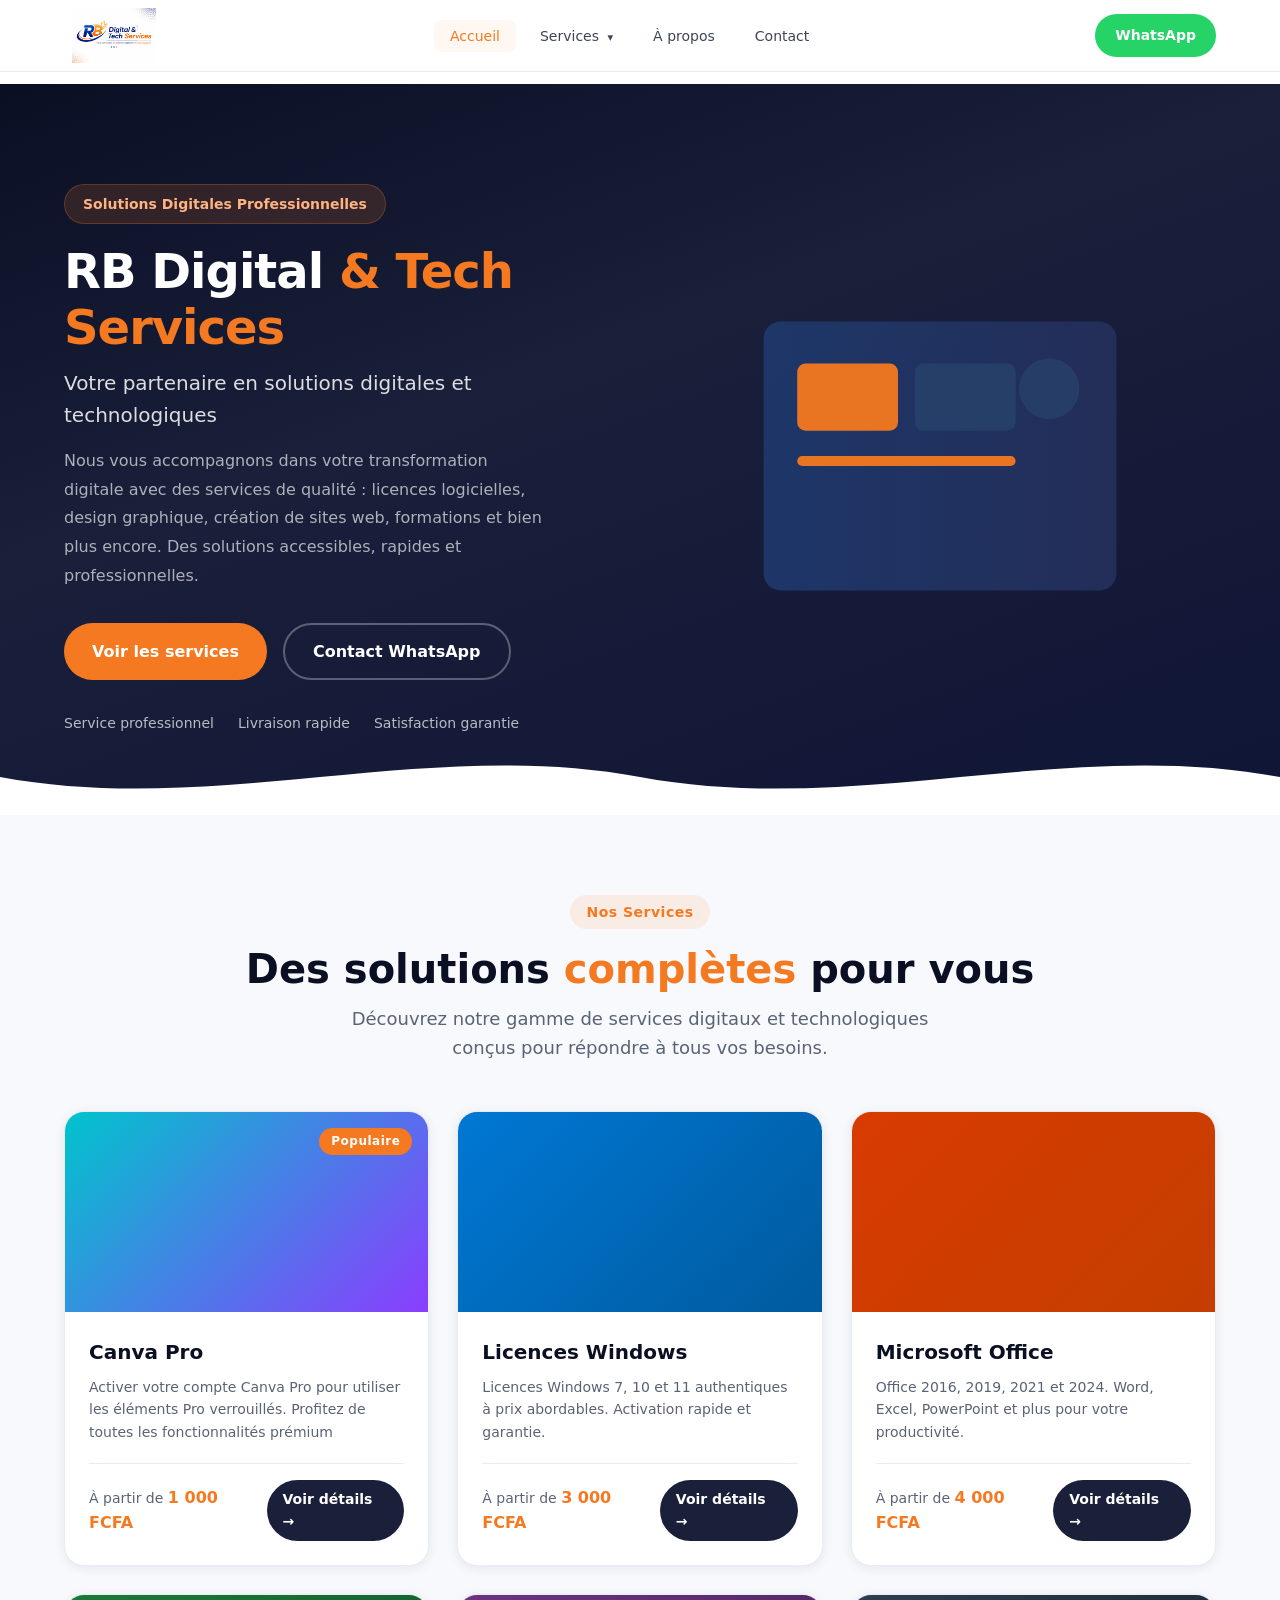
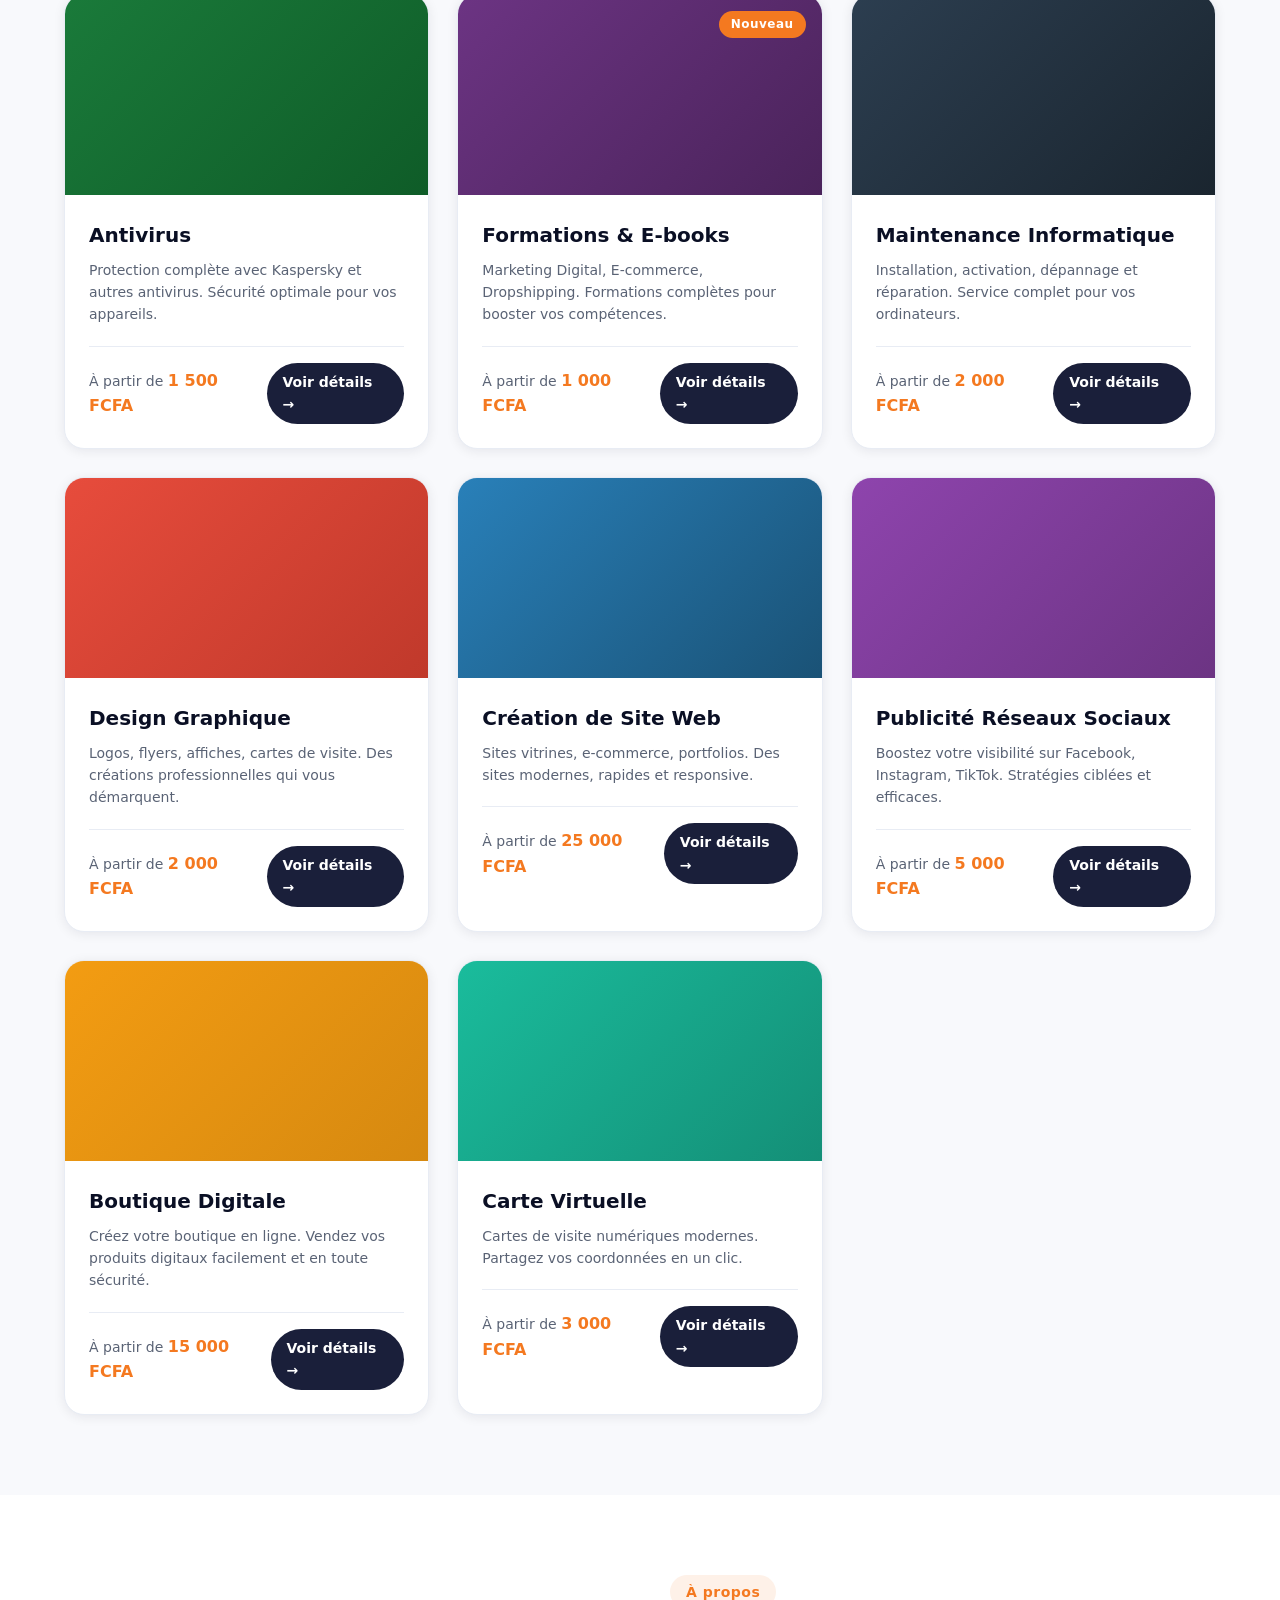
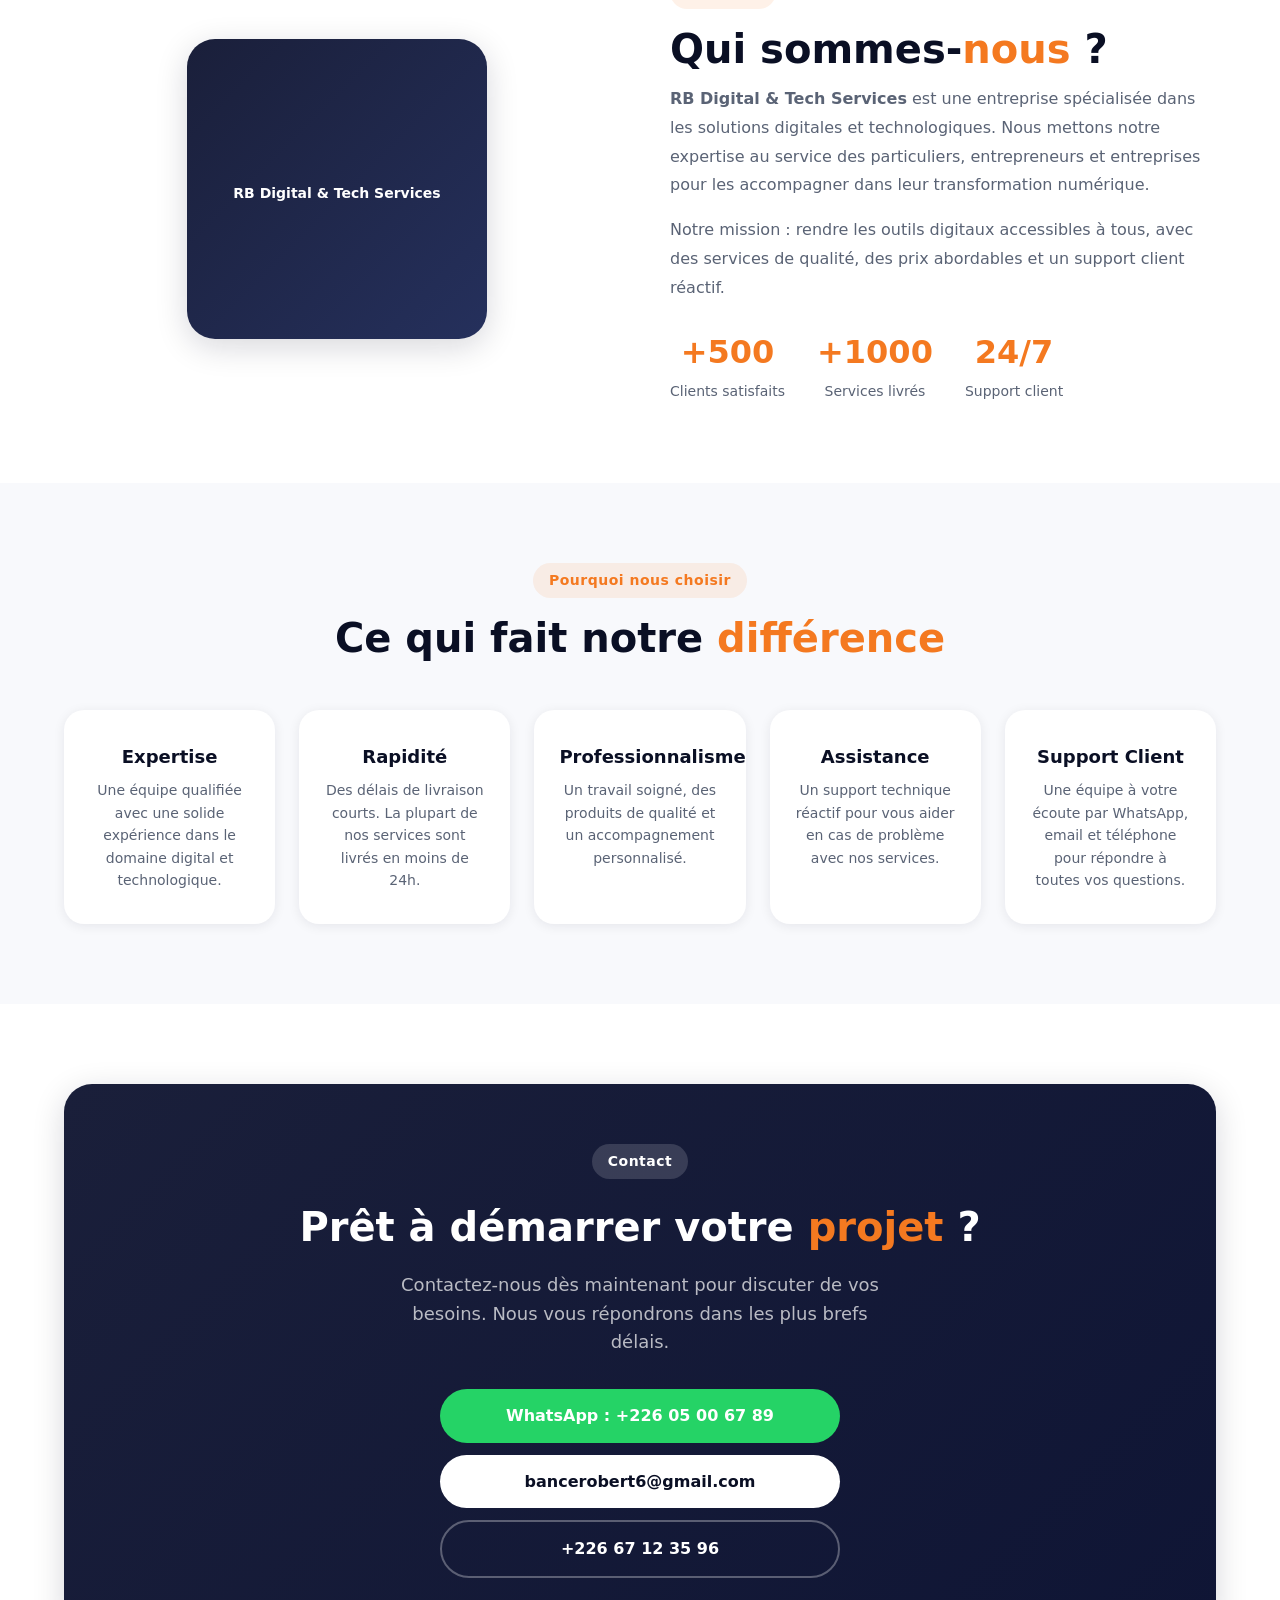
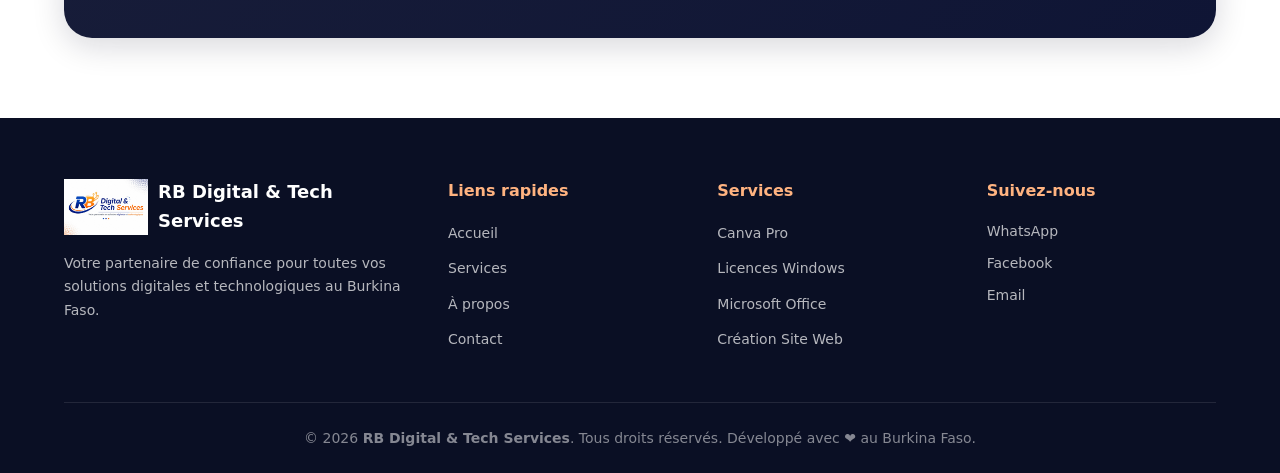
==== commit c0a48146: "Supprsseion des signes et emojis IA et personnalisation de Canva pro" ====
--- a/index.html
+++ b/index.html
@@ -9,8 +9,8 @@
     <meta name="robots" content="index, follow">
     <link rel="canonical" href="https://rbdigitaltechservices.com/">
     <title>RB Digital & Tech Services | Solutions Digitales & Technologiques</title>
-    <!-- Favicon (généré via emoji SVG) -->
-    <link rel="icon" type="image/svg+xml" href="data:image/svg+xml,<svg xmlns='http://www.w3.org/2000/svg' viewBox='0 0 100 100'><text y='.9em' font-size='90'>⚡</text></svg>">
+    <!-- Favicon -->
+    <link rel="icon" href="assets/images/logo.jpeg">
     <!-- Styles globaux -->
     <link rel="stylesheet" href="assets/css/global-style.css">
     <!-- Styles page d'accueil -->
@@ -21,15 +21,9 @@
     <!-- ==================== HEADER / NAVIGATION PRINCIPALE ==================== -->
     <header class="main-navigation-header" id="main-header">
         <div class="header-container">
-            <!-- Logo -->
+            <!-- Logo (image) -->
             <a href="index.html" class="header-logo-link" aria-label="Accueil RB Digital & Tech Services">
-                <div class="header-logo-wrapper">
-                    <span class="header-logo-icon">⚡</span>
-                    <div class="header-logo-text">
-                        <span class="header-logo-name">RB Digital</span>
-                        <span class="header-logo-subtitle">& Tech Services</span>
-                    </div>
-                </div>
+                <img src="assets/images/logo.jpeg" alt="RB Digital & Tech Services" class="header-logo-img" width="160" height="48" loading="eager">
             </a>
 
             <!-- Menu desktop -->
@@ -39,17 +33,17 @@
                     <li class="nav-dropdown">
                         <a href="#services-section" class="nav-link">Services <span class="dropdown-arrow">▾</span></a>
                         <ul class="dropdown-menu">
-                            <li><a href="services/canva-pro.html">Canva Pro</a></li>
-                            <li><a href="services/windows-licence.html">Licences Windows</a></li>
-                            <li><a href="services/office-licence.html">Microsoft Office</a></li>
-                            <li><a href="services/antivirus.html">Antivirus</a></li>
+                            <li><a href="services/canva-pro.html">Activation Canva Pro</a></li>
+                            <li><a href="services/windows-licence.html">Licences Windows 10 & 11</a></li>
+                            <li><a href="services/office-licence.html">Licences Microsoft Office</a></li>
+                            <li><a href="services/antivirus.html">Licences Antivirus</a></li>
                             <li><a href="services/formations-ebook.html">Formations & E-books</a></li>
-                            <li><a href="services/maintenance-informatique.html">Maintenance Info</a></li>
+                            <li><a href="services/maintenance-informatique.html">Maintenance Informatique</a></li>
                             <li><a href="services/design-graphique.html">Design Graphique</a></li>
                             <li><a href="services/creation-site-web.html">Création Site Web</a></li>
                             <li><a href="services/publicite-reseaux.html">Publicité Réseaux</a></li>
-                            <li><a href="services/boutique-digitale.html">Boutique Digitale</a></li>
-                            <li><a href="services/carte-virtuelle.html">Carte Virtuelle</a></li>
+                            <li><a href="services/boutique-digitale.html">Création Boutique en Ligne</a></li>
+                            <li><a href="services/carte-virtuelle.html">Création Carte Virtuelle</a></li>
                         </ul>
                     </li>
                     <li><a href="#about-section" class="nav-link">À propos</a></li>
@@ -60,7 +54,6 @@
             <!-- Bouton WhatsApp header -->
             <a href="https://wa.me/22605006789?text=Bonjour%20RB%20Digital%20%26%20Tech%20Services%2C%20je%20souhaite%20avoir%20plus%20d'informations%20sur%20vos%20services." 
                class="whatsapp-header-button" target="_blank" rel="noopener noreferrer" aria-label="Contact WhatsApp">
-                <span class="whatsapp-icon">💬</span>
                 <span class="whatsapp-text">WhatsApp</span>
             </a>
 
@@ -78,23 +71,23 @@
                 <button class="mobile-menu-close" id="mobile-menu-close" aria-label="Fermer le menu">✕</button>
                 <nav class="mobile-nav">
                     <ul class="mobile-nav-list">
-                        <li><a href="index.html" class="mobile-nav-link">🏠 Accueil</a></li>
-                        <li><a href="services/canva-pro.html" class="mobile-nav-link">🎨 Canva Pro</a></li>
-                        <li><a href="services/windows-licence.html" class="mobile-nav-link">🪟 Licences Windows</a></li>
-                        <li><a href="services/office-licence.html" class="mobile-nav-link">📊 Microsoft Office</a></li>
-                        <li><a href="services/antivirus.html" class="mobile-nav-link">🛡️ Antivirus</a></li>
-                        <li><a href="services/formations-ebook.html" class="mobile-nav-link">📚 Formations & E-books</a></li>
-                        <li><a href="services/maintenance-informatique.html" class="mobile-nav-link">🔧 Maintenance Info</a></li>
-                        <li><a href="services/design-graphique.html" class="mobile-nav-link">🎯 Design Graphique</a></li>
-                        <li><a href="services/creation-site-web.html" class="mobile-nav-link">🌐 Création Site Web</a></li>
-                        <li><a href="services/publicite-reseaux.html" class="mobile-nav-link">📢 Publicité Réseaux</a></li>
-                        <li><a href="services/boutique-digitale.html" class="mobile-nav-link">🛒 Boutique Digitale</a></li>
-                        <li><a href="services/carte-virtuelle.html" class="mobile-nav-link">💳 Carte Virtuelle</a></li>
+                        <li><a href="index.html" class="mobile-nav-link">Accueil</a></li>
+                        <li><a href="services/canva-pro.html" class="mobile-nav-link">Canva Pro</a></li>
+                        <li><a href="services/windows-licence.html" class="mobile-nav-link">Licences Windows</a></li>
+                        <li><a href="services/office-licence.html" class="mobile-nav-link">Microsoft Office</a></li>
+                        <li><a href="services/antivirus.html" class="mobile-nav-link">Antivirus</a></li>
+                        <li><a href="services/formations-ebook.html" class="mobile-nav-link">Formations & E-books</a></li>
+                        <li><a href="services/maintenance-informatique.html" class="mobile-nav-link">Maintenance Info</a></li>
+                        <li><a href="services/design-graphique.html" class="mobile-nav-link">Design Graphique</a></li>
+                        <li><a href="services/creation-site-web.html" class="mobile-nav-link">Création Site Web</a></li>
+                        <li><a href="services/publicite-reseaux.html" class="mobile-nav-link">Publicité Réseaux</a></li>
+                        <li><a href="services/boutique-digitale.html" class="mobile-nav-link">Boutique Digitale</a></li>
+                        <li><a href="services/carte-virtuelle.html" class="mobile-nav-link">Carte Virtuelle</a></li>
                     </ul>
                 </nav>
                 <a href="https://wa.me/22605006789?text=Bonjour%20RB%20Digital%20%26%20Tech%20Services" 
                    class="mobile-whatsapp-button" target="_blank" rel="noopener noreferrer">
-                    💬 Contact WhatsApp
+                    Contact WhatsApp
                 </a>
             </div>
         </div>
@@ -107,7 +100,7 @@
         <section class="main-hero-section" id="hero-section">
             <div class="hero-container">
                 <div class="hero-content">
-                    <span class="hero-badge">⚡ Solutions Digitales Professionnelles</span>
+                    <span class="hero-badge">Solutions Digitales Professionnelles</span>
                     <h1 class="hero-main-title">
                         RB Digital <span class="hero-highlight">& Tech Services</span>
                     </h1>
@@ -119,42 +112,43 @@
                     </p>
                     <div class="hero-buttons-group">
                         <a href="#services-section" class="hero-primary-button">
-                            <span>📋</span> Voir les services
+                            Voir les services
                         </a>
                         <a href="https://wa.me/22605006789?text=Bonjour%20RB%20Digital%20%26%20Tech%20Services%2C%20je%20suis%20int%C3%A9ress%C3%A9%20par%20vos%20services." 
                            class="hero-whatsapp-button" target="_blank" rel="noopener noreferrer">
-                            <span>💬</span> Contact WhatsApp
+                            Contact WhatsApp
                         </a>
                     </div>
                     <!-- Indicateurs de confiance -->
                     <div class="hero-trust-indicators">
                         <div class="trust-item">
-                            <span class="trust-icon">✅</span>
                             <span>Service professionnel</span>
                         </div>
                         <div class="trust-item">
-                            <span class="trust-icon">⚡</span>
                             <span>Livraison rapide</span>
                         </div>
                         <div class="trust-item">
-                            <span class="trust-icon">🎯</span>
                             <span>Satisfaction garantie</span>
                         </div>
                     </div>
                 </div>
                 <div class="hero-image-wrapper">
                     <div class="hero-image-container">
-                        <!-- Image d'illustration professionnelle (SVG intégré) -->
-                        <svg class="hero-illustration" viewBox="0 0 500 400" xmlns="http://www.w3.org/2000/svg">
-                            <rect x="80" y="60" width="340" height="260" rx="20" fill="#1a1f3a" stroke="#1e3a6e" stroke-width="3"/>
-                            <circle cx="180" cy="150" r="50" fill="#f47920" opacity="0.9"/>
-                            <circle cx="320" cy="150" r="50" fill="#1e3a6e" opacity="0.9"/>
-                            <rect x="150" y="240" width="200" height="8" rx="4" fill="#f47920" opacity="0.6"/>
-                            <rect x="180" y="260" width="140" height="6" rx="3" fill="#ffffff" opacity="0.3"/>
-                            <rect x="200" y="275" width="100" height="6" rx="3" fill="#ffffff" opacity="0.2"/>
-                            <!-- Décor tech -->
-                            <line x1="60" y1="100" x2="100" y2="100" stroke="#f47920" stroke-width="2" opacity="0.5"/>
-                            <line x1="400" y1="280" x2="440" y2="280" stroke="#1e3a6e" stroke-width="2" opacity="0.5"/>
+                        <!-- Illustration neutre (SVG) -->
+                        <svg class="hero-illustration" viewBox="0 0 500 400" xmlns="http://www.w3.org/2000/svg" role="img" aria-hidden="true">
+                            <defs>
+                                <linearGradient id="g1" x1="0" x2="1">
+                                    <stop offset="0%" stop-color="#1e3a6e" stop-opacity="0.95" />
+                                    <stop offset="100%" stop-color="#25305C" stop-opacity="0.95" />
+                                </linearGradient>
+                            </defs>
+                            <rect x="40" y="40" width="420" height="320" rx="20" fill="url(#g1)" opacity="0.95" />
+                            <g transform="translate(80,90)" fill="#F47920" opacity="0.95">
+                                <rect x="0" y="0" width="120" height="80" rx="10" fill="#F47920" />
+                                <rect x="140" y="0" width="120" height="80" rx="10" fill="#27406a" />
+                                <rect x="0" y="110" width="260" height="12" rx="6" fill="#F47920" />
+                            </g>
+                            <circle cx="380" cy="120" r="36" fill="#27406a" opacity="0.9" />
                         </svg>
                     </div>
                 </div>
@@ -181,15 +175,15 @@
                     <article class="service-product-card">
                         <div class="service-card-image-wrapper">
                             <div class="service-card-image" style="background: linear-gradient(135deg, #00C4CC, #8B3DFF);">
-                                <span class="service-card-emoji">🎨</span>
+                                <span class="service-card-emoji" aria-hidden="true"></span>
                             </div>
                             <span class="service-card-badge">Populaire</span>
                         </div>
                         <div class="service-card-content">
                             <h3 class="service-card-title">Canva Pro</h3>
-                            <p class="service-card-description">Accédez à Canva Pro Personnel et Éducation à prix réduit. Des millions de ressources premium pour vos designs.</p>
-                            <div class="service-card-footer">
-                                <span class="service-price-tag">À partir de <strong>2 500 FCFA</strong></span>
+                            <p class="service-card-description">Activer votre compte Canva Pro pour utiliser les éléments Pro verrouillés. Profitez de toutes les fonctionnalités prémium</p>
+                            <div class="service-card-footer">
+                                <span class="service-price-tag">À partir de <strong>1 000 FCFA</strong></span>
                                 <a href="services/canva-pro.html" class="service-detail-button">Voir détails →</a>
                             </div>
                         </div>
@@ -199,7 +193,7 @@
                     <article class="service-product-card">
                         <div class="service-card-image-wrapper">
                             <div class="service-card-image" style="background: linear-gradient(135deg, #0078D4, #005A9E);">
-                                <span class="service-card-emoji">🪟</span>
+                                <span class="service-card-emoji" aria-hidden="true"></span>
                             </div>
                         </div>
                         <div class="service-card-content">
@@ -216,7 +210,7 @@
                     <article class="service-product-card">
                         <div class="service-card-image-wrapper">
                             <div class="service-card-image" style="background: linear-gradient(135deg, #D83B01, #C43E00);">
-                                <span class="service-card-emoji">📊</span>
+                                <span class="service-card-emoji" aria-hidden="true"></span>
                             </div>
                         </div>
                         <div class="service-card-content">
@@ -233,7 +227,7 @@
                     <article class="service-product-card">
                         <div class="service-card-image-wrapper">
                             <div class="service-card-image" style="background: linear-gradient(135deg, #1A7A3A, #0F5C28);">
-                                <span class="service-card-emoji">🛡️</span>
+                                <span class="service-card-emoji" aria-hidden="true"></span>
                             </div>
                         </div>
                         <div class="service-card-content">
@@ -250,13 +244,13 @@
                     <article class="service-product-card">
                         <div class="service-card-image-wrapper">
                             <div class="service-card-image" style="background: linear-gradient(135deg, #6C3483, #4A235A);">
-                                <span class="service-card-emoji">📚</span>
+                                <span class="service-card-emoji" aria-hidden="true"></span>
                             </div>
                             <span class="service-card-badge">Nouveau</span>
                         </div>
                         <div class="service-card-content">
                             <h3 class="service-card-title">Formations & E-books</h3>
-                            <p class="service-card-description">IA, Marketing Digital, E-commerce, Dropshipping. Formations complètes pour booster vos compétences.</p>
+                            <p class="service-card-description">Marketing Digital, E-commerce, Dropshipping. Formations complètes pour booster vos compétences.</p>
                             <div class="service-card-footer">
                                 <span class="service-price-tag">À partir de <strong>1 000 FCFA</strong></span>
                                 <a href="services/formations-ebook.html" class="service-detail-button">Voir détails →</a>
@@ -268,7 +262,7 @@
                     <article class="service-product-card">
                         <div class="service-card-image-wrapper">
                             <div class="service-card-image" style="background: linear-gradient(135deg, #2C3E50, #1A252F);">
-                                <span class="service-card-emoji">🔧</span>
+                                <span class="service-card-emoji" aria-hidden="true"></span>
                             </div>
                         </div>
                         <div class="service-card-content">
@@ -285,7 +279,7 @@
                     <article class="service-product-card">
                         <div class="service-card-image-wrapper">
                             <div class="service-card-image" style="background: linear-gradient(135deg, #E74C3C, #C0392B);">
-                                <span class="service-card-emoji">🎯</span>
+                                <span class="service-card-emoji" aria-hidden="true"></span>
                             </div>
                         </div>
                         <div class="service-card-content">
@@ -302,7 +296,7 @@
                     <article class="service-product-card">
                         <div class="service-card-image-wrapper">
                             <div class="service-card-image" style="background: linear-gradient(135deg, #2980B9, #1A5276);">
-                                <span class="service-card-emoji">🌐</span>
+                                <span class="service-card-emoji" aria-hidden="true"></span>
                             </div>
                         </div>
                         <div class="service-card-content">
@@ -319,7 +313,7 @@
                     <article class="service-product-card">
                         <div class="service-card-image-wrapper">
                             <div class="service-card-image" style="background: linear-gradient(135deg, #8E44AD, #6C3483);">
-                                <span class="service-card-emoji">📢</span>
+                                <span class="service-card-emoji" aria-hidden="true"></span>
                             </div>
                         </div>
                         <div class="service-card-content">
@@ -336,7 +330,7 @@
                     <article class="service-product-card">
                         <div class="service-card-image-wrapper">
                             <div class="service-card-image" style="background: linear-gradient(135deg, #F39C12, #D68910);">
-                                <span class="service-card-emoji">🛒</span>
+                                <span class="service-card-emoji" aria-hidden="true"></span>
                             </div>
                         </div>
                         <div class="service-card-content">
@@ -353,7 +347,7 @@
                     <article class="service-product-card">
                         <div class="service-card-image-wrapper">
                             <div class="service-card-image" style="background: linear-gradient(135deg, #1ABC9C, #148F77);">
-                                <span class="service-card-emoji">💳</span>
+                                <span class="service-card-emoji" aria-hidden="true"></span>
                             </div>
                         </div>
                         <div class="service-card-content">
@@ -375,7 +369,7 @@
                 <div class="about-grid">
                     <div class="about-image-wrapper">
                         <div class="about-image-placeholder">
-                            <span class="about-large-emoji">⚡</span>
+                            <span class="about-large-emoji" aria-hidden="true"></span>
                             <span class="about-image-label">RB Digital & Tech Services</span>
                         </div>
                     </div>
@@ -419,27 +413,22 @@
                 </div>
                 <div class="why-us-grid">
                     <div class="why-us-card">
-                        <span class="why-us-icon">🎯</span>
                         <h3 class="why-us-title">Expertise</h3>
                         <p class="why-us-description">Une équipe qualifiée avec une solide expérience dans le domaine digital et technologique.</p>
                     </div>
                     <div class="why-us-card">
-                        <span class="why-us-icon">⚡</span>
                         <h3 class="why-us-title">Rapidité</h3>
                         <p class="why-us-description">Des délais de livraison courts. La plupart de nos services sont livrés en moins de 24h.</p>
                     </div>
                     <div class="why-us-card">
-                        <span class="why-us-icon">🏆</span>
                         <h3 class="why-us-title">Professionnalisme</h3>
                         <p class="why-us-description">Un travail soigné, des produits de qualité et un accompagnement personnalisé.</p>
                     </div>
                     <div class="why-us-card">
-                        <span class="why-us-icon">🔧</span>
                         <h3 class="why-us-title">Assistance</h3>
                         <p class="why-us-description">Un support technique réactif pour vous aider en cas de problème avec nos services.</p>
                     </div>
                     <div class="why-us-card">
-                        <span class="why-us-icon">💬</span>
                         <h3 class="why-us-title">Support Client</h3>
                         <p class="why-us-description">Une équipe à votre écoute par WhatsApp, email et téléphone pour répondre à toutes vos questions.</p>
                     </div>
@@ -458,13 +447,13 @@
                         <div class="contact-cta-buttons">
                             <a href="https://wa.me/22605006789?text=Bonjour%20RB%20Digital%20%26%20Tech%20Services%2C%20je%20souhaite%20discuter%20d'un%20projet." 
                                class="contact-whatsapp-button" target="_blank" rel="noopener noreferrer">
-                                <span>💬</span> WhatsApp : +226 05 00 67 89
+                                WhatsApp : +226 05 00 67 89
                             </a>
                             <a href="mailto:bancerobert6@gmail.com" class="contact-email-button">
-                                <span>📧</span> bancerobert6@gmail.com
+                                bancerobert6@gmail.com
                             </a>
                             <a href="tel:+22667123596" class="contact-phone-button">
-                                <span>📞</span> +226 67 12 35 96
+                                +226 67 12 35 96
                             </a>
                         </div>
                     </div>
@@ -481,9 +470,9 @@
                 <!-- Colonne 1 : Entreprise -->
                 <div class="footer-column">
                     <div class="footer-logo-wrapper">
-                        <span class="footer-logo-icon">⚡</span>
-                        <span class="footer-logo-name">RB Digital & Tech Services</span>
-                    </div>
+                            <img src="assets/images/logo.jpeg" alt="RB Digital & Tech Services" class="footer-logo-img" width="180" height="54">
+                            <span class="footer-logo-name">RB Digital & Tech Services</span>
+                        </div>
                     <p class="footer-description">
                         Votre partenaire de confiance pour toutes vos solutions digitales et technologiques au Burkina Faso.
                     </p>
@@ -516,13 +505,13 @@
                     <h3 class="footer-column-title">Suivez-nous</h3>
                     <div class="footer-social-media-links">
                         <a href="https://wa.me/22605006789" class="social-link" target="_blank" rel="noopener noreferrer" aria-label="WhatsApp">
-                            <span>💬</span> WhatsApp
+                            WhatsApp
                         </a>
                         <a href="https://facebook.com/" class="social-link" target="_blank" rel="noopener noreferrer" aria-label="Facebook">
-                            <span>📘</span> Facebook
+                            Facebook
                         </a>
                         <a href="mailto:bancerobert6@gmail.com" class="social-link" aria-label="Email">
-                            <span>📧</span> Email
+                            Email
                         </a>
                     </div>
                 </div>
--- a/assets/css/global-style.css
+++ b/assets/css/global-style.css
@@ -181,11 +181,60 @@
     gap: 24px;
 }
 
+/* Reserve space for fixed header so page content doesn't jump under it */
+main {
+    padding-top: calc(var(--header-height) + 12px);
+}
+
 /* Logo */
 .header-logo-link {
     display: flex;
     align-items: center;
     flex-shrink: 0;
+}
+
+/* Image logo adjustments to prevent overflow */
+.header-logo-img {
+    display: block;
+    width: auto;
+    max-height: calc(var(--header-height) - 16px);
+    object-fit: contain;
+}
+
+.footer-logo-img {
+    display: block;
+    width: auto;
+    max-height: 56px;
+    object-fit: contain;
+}
+
+/* Add breathing space around logo and ensure it scales on small screens */
+.header-logo-link {
+    padding: 6px 8px;
+    border-radius: 8px;
+}
+
+/* Limit logo width so it doesn't push other header items */
+.header-logo-img {
+    max-width: 220px;
+    background: transparent;
+}
+
+@media (max-width: 1024px) {
+    .header-logo-img {
+        max-width: 180px;
+        max-height: calc(var(--header-height) - 12px);
+    }
+}
+
+@media (max-width: 768px) {
+    .header-logo-img {
+        max-width: 140px;
+        max-height: calc(var(--header-height) - 8px);
+    }
+    .header-logo-link {
+        padding: 4px 6px;
+    }
 }
 
 .header-logo-wrapper {
--- a/assets/css/homepage-style.css
+++ b/assets/css/homepage-style.css
@@ -8,7 +8,7 @@
     position: relative;
     background: linear-gradient(160deg, #0A0F24 0%, #1A1F3A 40%, #0F1535 100%);
     color: var(--color-white);
-    padding: 140px 0 80px;
+    padding: 100px 0 80px;
     overflow: hidden;
 }
 
@@ -18,7 +18,7 @@
     padding: 0 24px;
     display: grid;
     grid-template-columns: 1fr 1fr;
-    gap: 60px;
+    gap: 48px;
     align-items: center;
 }
 
@@ -136,7 +136,7 @@
 
 .hero-image-container {
     width: 100%;
-    max-width: 450px;
+    max-width: 420px;
 }
 
 .hero-illustration {
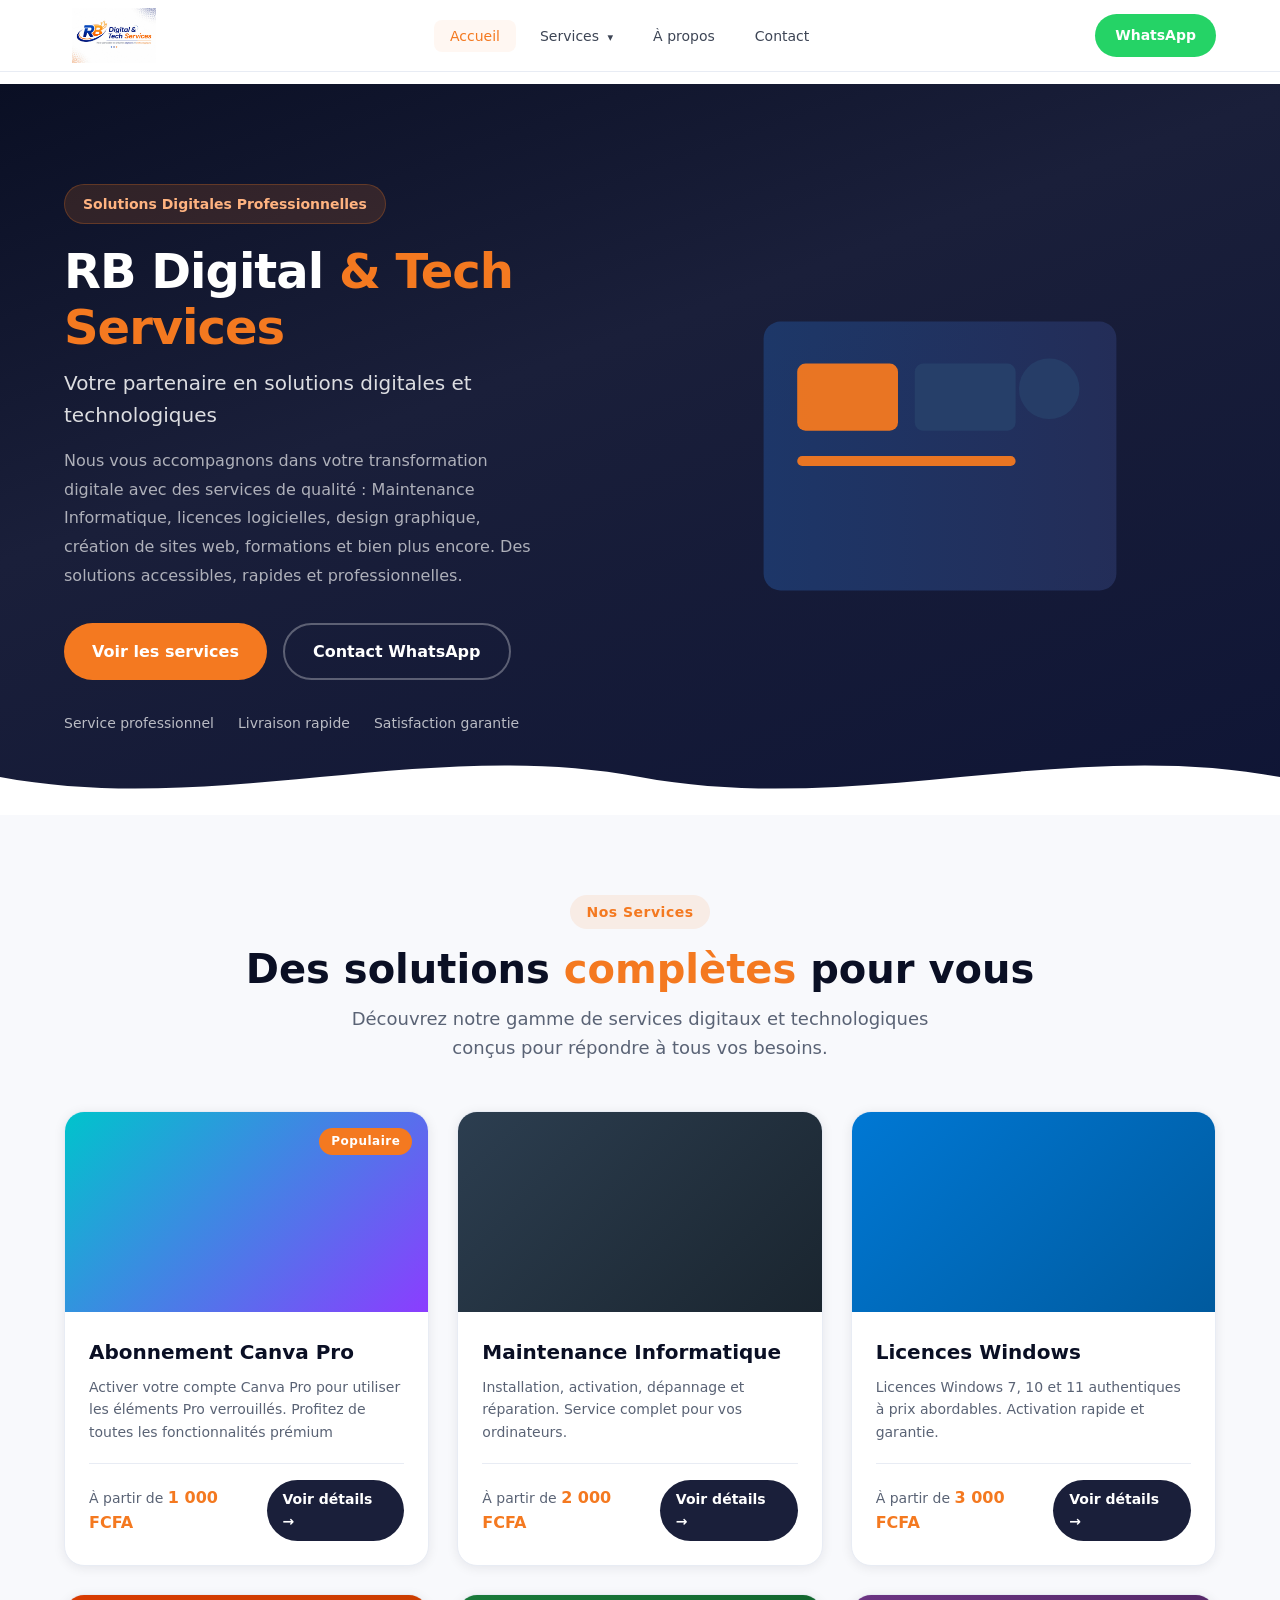
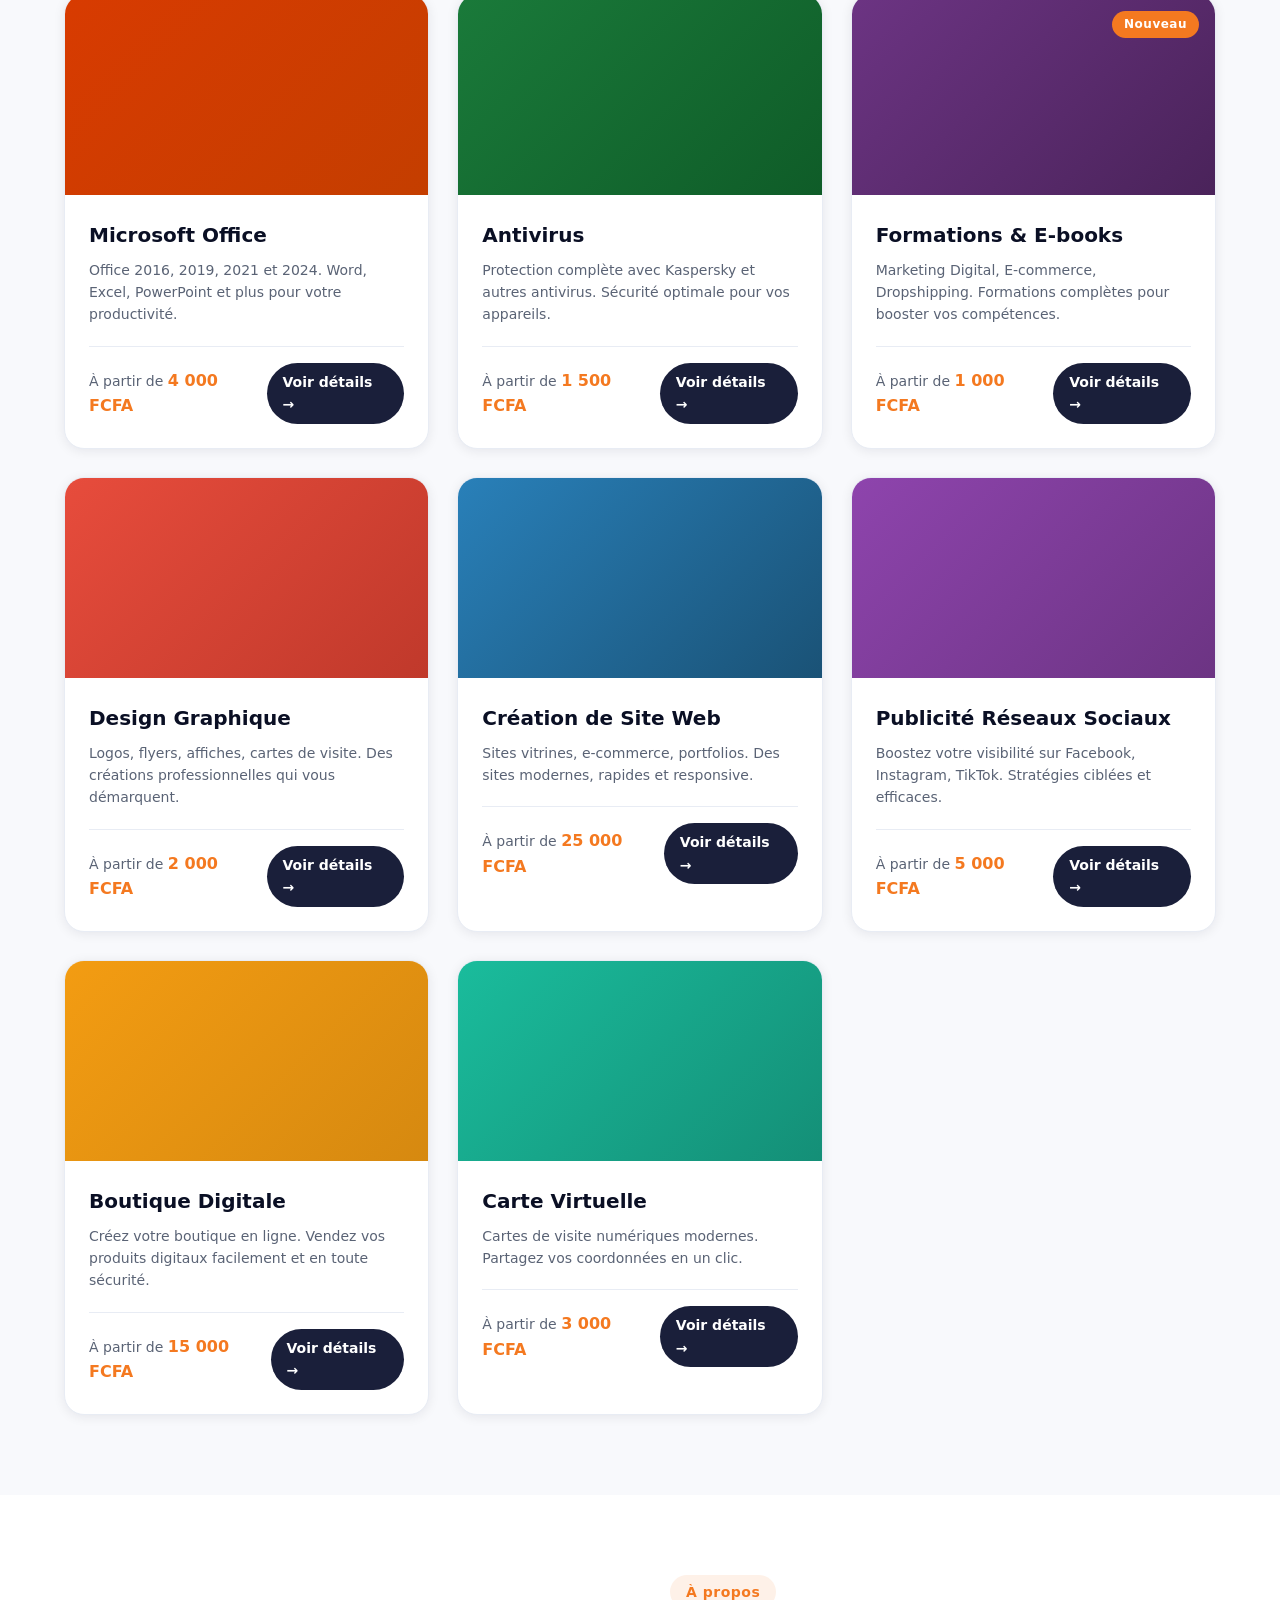
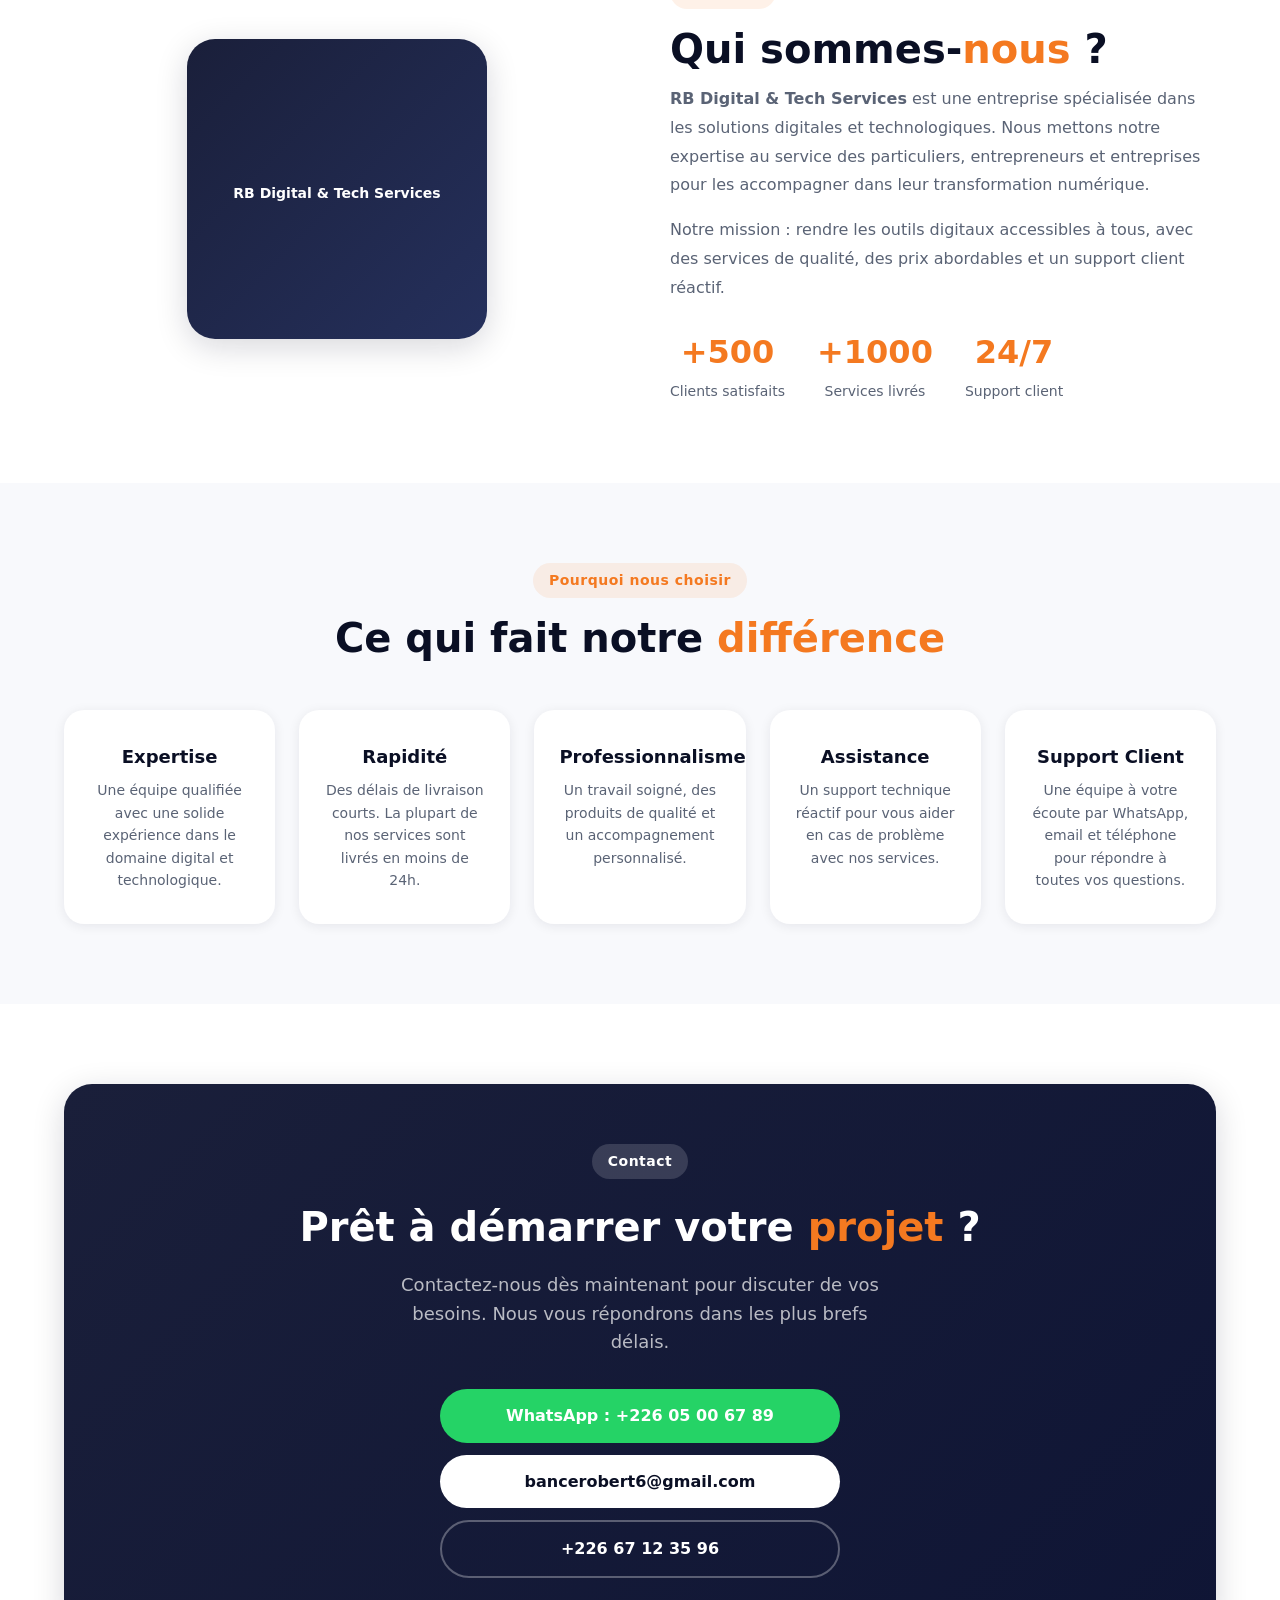
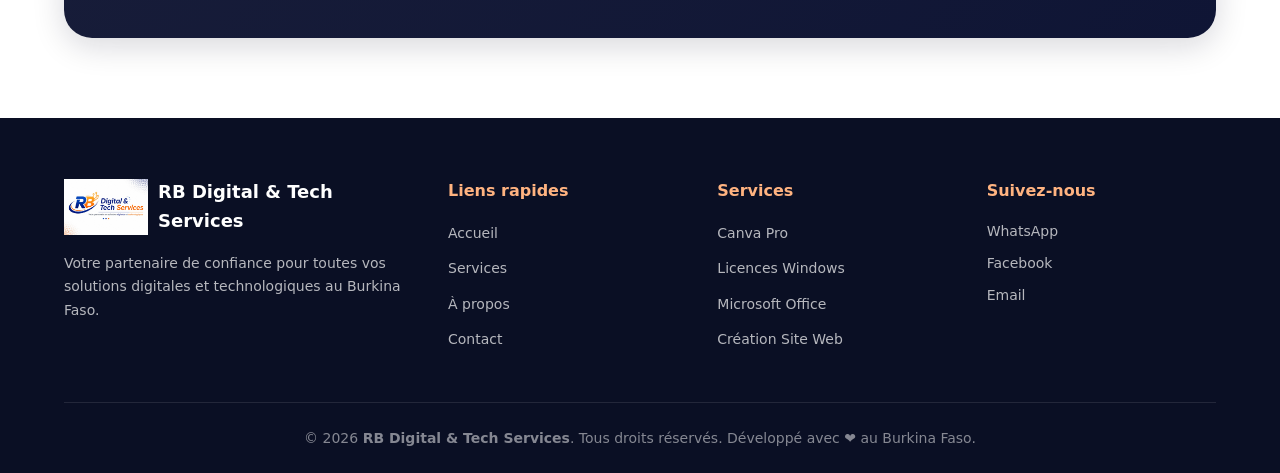
==== commit 3bd5b24b: "mod" ====
--- a/index.html
+++ b/index.html
@@ -107,7 +107,7 @@
                     <p class="hero-slogan">Votre partenaire en solutions digitales et technologiques</p>
                     <p class="hero-description">
                         Nous vous accompagnons dans votre transformation digitale avec des services 
-                        de qualité : licences logicielles, design graphique, création de sites web, 
+                        de qualité : Maintenance Informatique, licences logicielles, design graphique, création de sites web, 
                         formations et bien plus encore. Des solutions accessibles, rapides et professionnelles.
                     </p>
                     <div class="hero-buttons-group">
@@ -180,7 +180,7 @@
                             <span class="service-card-badge">Populaire</span>
                         </div>
                         <div class="service-card-content">
-                            <h3 class="service-card-title">Canva Pro</h3>
+                            <h3 class="service-card-title">Abonnement Canva Pro</h3>
                             <p class="service-card-description">Activer votre compte Canva Pro pour utiliser les éléments Pro verrouillés. Profitez de toutes les fonctionnalités prémium</p>
                             <div class="service-card-footer">
                                 <span class="service-price-tag">À partir de <strong>1 000 FCFA</strong></span>
@@ -188,8 +188,24 @@
                             </div>
                         </div>
                     </article>
-
-                    <!-- Carte 2 : Licences Windows -->
+                    <!-- Carte 2 : Maintenance informatique -->
+                    <article class="service-product-card">
+                        <div class="service-card-image-wrapper">
+                            <div class="service-card-image" style="background: linear-gradient(135deg, #2C3E50, #1A252F);">
+                                <span class="service-card-emoji" aria-hidden="true"></span>
+                            </div>
+                        </div>
+                        <div class="service-card-content">
+                            <h3 class="service-card-title">Maintenance Informatique</h3>
+                            <p class="service-card-description">Installation, activation, dépannage et réparation. Service complet pour vos ordinateurs.</p>
+                            <div class="service-card-footer">
+                                <span class="service-price-tag">À partir de <strong>2 000 FCFA</strong></span>
+                                <a href="services/maintenance-informatique.html" class="service-detail-button">Voir détails →</a>
+                            </div>
+                        </div>
+                    </article>
+
+                    <!-- Carte 3 : Licences Windows -->
                     <article class="service-product-card">
                         <div class="service-card-image-wrapper">
                             <div class="service-card-image" style="background: linear-gradient(135deg, #0078D4, #005A9E);">
@@ -206,7 +222,7 @@
                         </div>
                     </article>
 
-                    <!-- Carte 3 : Microsoft Office -->
+                    <!-- Carte 4 : Microsoft Office -->
                     <article class="service-product-card">
                         <div class="service-card-image-wrapper">
                             <div class="service-card-image" style="background: linear-gradient(135deg, #D83B01, #C43E00);">
@@ -223,7 +239,7 @@
                         </div>
                     </article>
 
-                    <!-- Carte 4 : Antivirus -->
+                    <!-- Carte 5 : Antivirus -->
                     <article class="service-product-card">
                         <div class="service-card-image-wrapper">
                             <div class="service-card-image" style="background: linear-gradient(135deg, #1A7A3A, #0F5C28);">
@@ -240,7 +256,7 @@
                         </div>
                     </article>
 
-                    <!-- Carte 5 : Formations & E-books -->
+                    <!-- Carte 6 : Formations & E-books -->
                     <article class="service-product-card">
                         <div class="service-card-image-wrapper">
                             <div class="service-card-image" style="background: linear-gradient(135deg, #6C3483, #4A235A);">
@@ -258,22 +274,7 @@
                         </div>
                     </article>
 
-                    <!-- Carte 6 : Maintenance informatique -->
-                    <article class="service-product-card">
-                        <div class="service-card-image-wrapper">
-                            <div class="service-card-image" style="background: linear-gradient(135deg, #2C3E50, #1A252F);">
-                                <span class="service-card-emoji" aria-hidden="true"></span>
-                            </div>
-                        </div>
-                        <div class="service-card-content">
-                            <h3 class="service-card-title">Maintenance Informatique</h3>
-                            <p class="service-card-description">Installation, activation, dépannage et réparation. Service complet pour vos ordinateurs.</p>
-                            <div class="service-card-footer">
-                                <span class="service-price-tag">À partir de <strong>2 000 FCFA</strong></span>
-                                <a href="services/maintenance-informatique.html" class="service-detail-button">Voir détails →</a>
-                            </div>
-                        </div>
-                    </article>
+                    
 
                     <!-- Carte 7 : Design Graphique -->
                     <article class="service-product-card">
